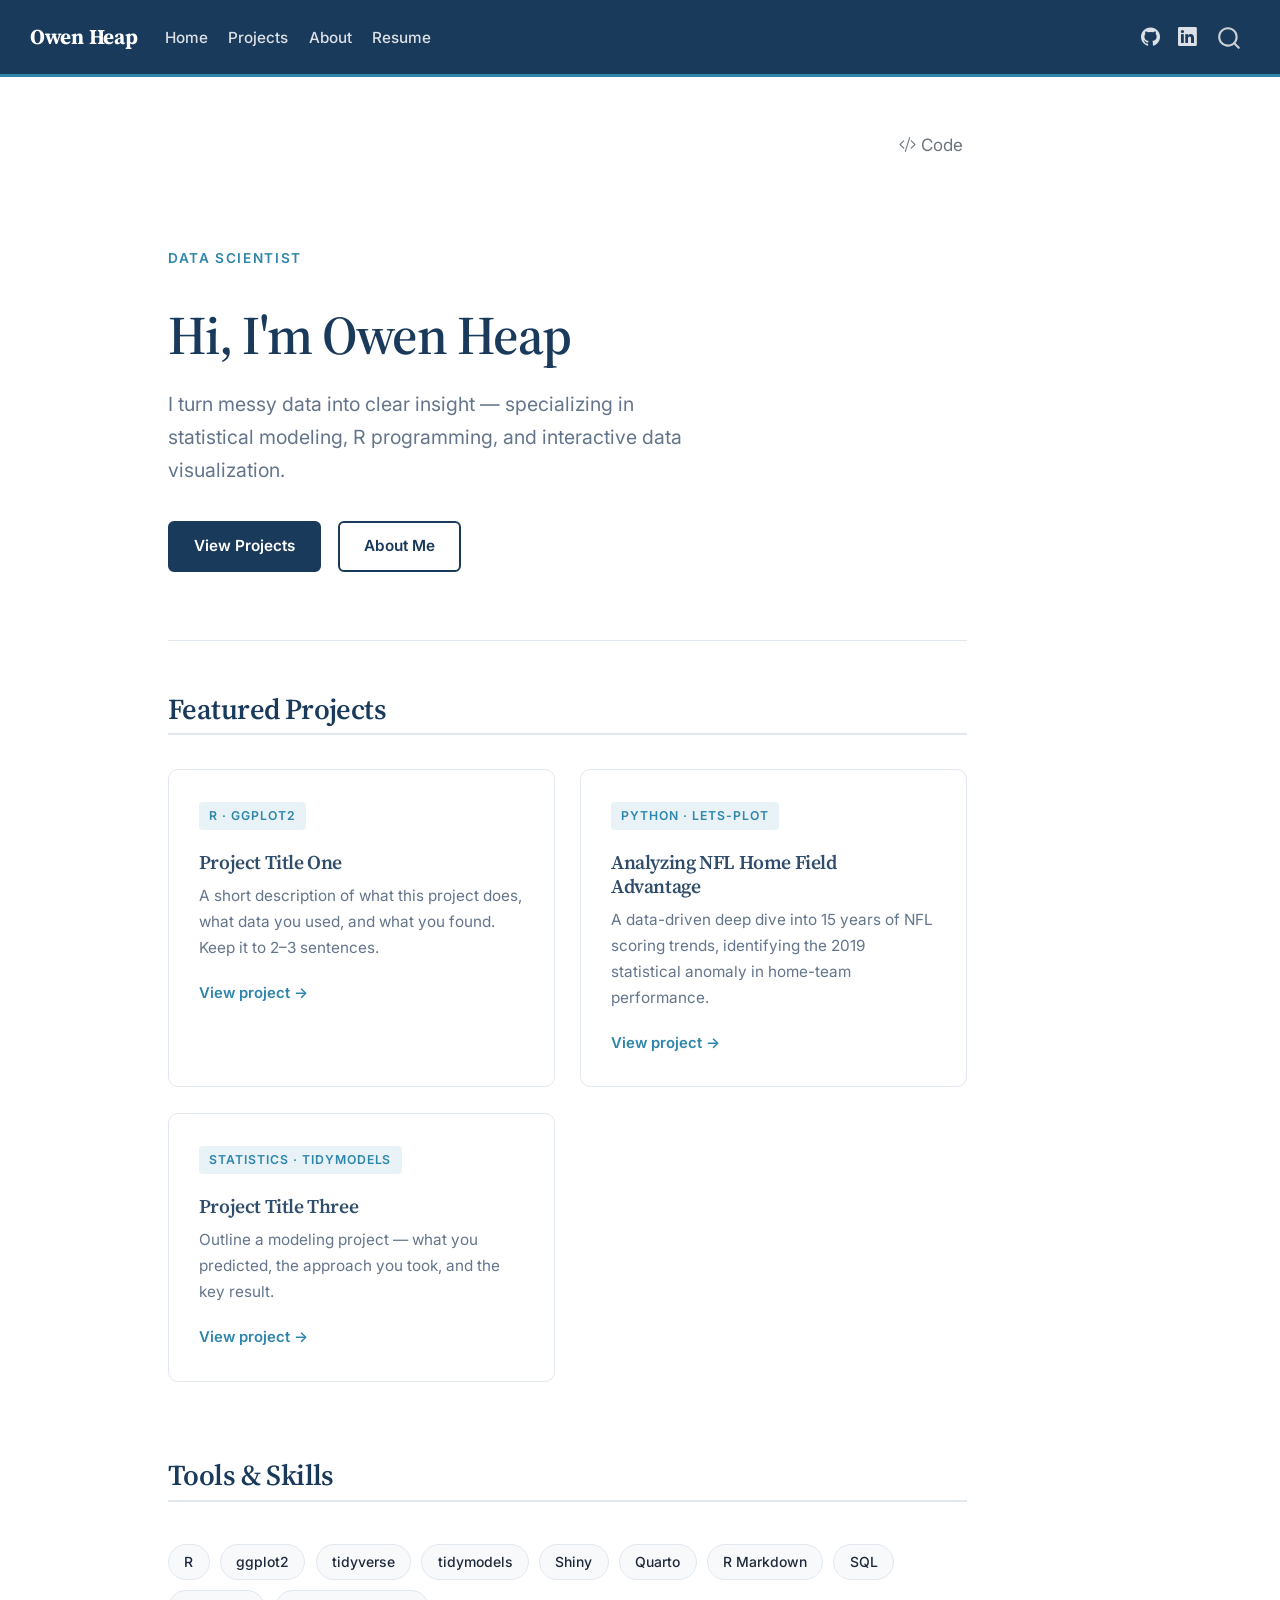
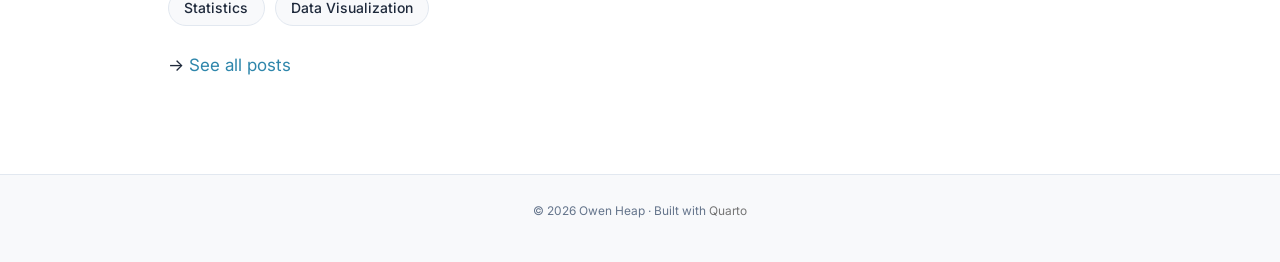
==== index.html @ 71d5734d "Built site for gh-pages" ====
<!DOCTYPE html>
<html xmlns="http://www.w3.org/1999/xhtml" lang="en" xml:lang="en"><head>

<meta charset="utf-8">
<meta name="generator" content="quarto-1.9.37">

<meta name="viewport" content="width=device-width, initial-scale=1.0, user-scalable=yes">


<title>Owen Heap</title>
<style>
/* Default styles provided by pandoc.
** See https://pandoc.org/MANUAL.html#variables-for-html for config info.
*/
code{white-space: pre-wrap;}
span.smallcaps{font-variant: small-caps;}
div.columns{display: flex; gap: min(4vw, 1.5em);}
div.column{flex: auto; overflow-x: auto;}
div.hanging-indent{margin-left: 1.5em; text-indent: -1.5em;}
ul.task-list{list-style: none;}
ul.task-list li input[type="checkbox"] {
  width: 0.8em;
  margin: 0 0.8em 0.2em -1em; /* quarto-specific, see https://github.com/quarto-dev/quarto-cli/issues/4556 */ 
  vertical-align: middle;
}
/* CSS for syntax highlighting */
html { -webkit-text-size-adjust: 100%; }
pre > code.sourceCode { white-space: pre; position: relative; }
pre > code.sourceCode > span { display: inline-block; line-height: 1.25; }
pre > code.sourceCode > span:empty { height: 1.2em; }
.sourceCode { overflow: visible; }
code.sourceCode > span { color: inherit; text-decoration: inherit; }
div.sourceCode { margin: 1em 0; }
pre.sourceCode { margin: 0; }
@media screen {
div.sourceCode { overflow: auto; }
}
@media print {
pre > code.sourceCode { white-space: pre-wrap; }
pre > code.sourceCode > span { text-indent: -5em; padding-left: 5em; }
}
pre.numberSource code
  { counter-reset: source-line 0; }
pre.numberSource code > span
  { position: relative; left: -4em; counter-increment: source-line; }
pre.numberSource code > span > a:first-child::before
  { content: counter(source-line);
    position: relative; left: -1em; text-align: right; vertical-align: baseline;
    border: none; display: inline-block;
    -webkit-touch-callout: none; -webkit-user-select: none;
    -khtml-user-select: none; -moz-user-select: none;
    -ms-user-select: none; user-select: none;
    padding: 0 4px; width: 4em;
  }
pre.numberSource { margin-left: 3em;  padding-left: 4px; }
div.sourceCode
  {   }
@media screen {
pre > code.sourceCode > span > a:first-child::before { text-decoration: underline; }
}
</style>


<script src="site_libs/quarto-nav/quarto-nav.js"></script>
<script src="site_libs/quarto-nav/headroom.min.js"></script>
<script src="site_libs/clipboard/clipboard.min.js"></script>
<script src="site_libs/quarto-search/autocomplete.umd.js"></script>
<script src="site_libs/quarto-search/fuse.min.js"></script>
<script src="site_libs/quarto-search/quarto-search.js"></script>
<meta name="quarto:offset" content="./">
<link href="./assets/img/favicon.ico" rel="icon">
<script src="site_libs/quarto-html/quarto.js" type="module"></script>
<script src="site_libs/quarto-html/tabsets/tabsets.js" type="module"></script>
<script src="site_libs/quarto-html/popper.min.js"></script>
<script src="site_libs/quarto-html/tippy.umd.min.js"></script>
<script src="site_libs/quarto-html/anchor.min.js"></script>
<link href="site_libs/quarto-html/tippy.css" rel="stylesheet">
<link href="site_libs/quarto-html/quarto-syntax-highlighting-acf12a64177840b8d86f2d4f01b2e9fb.css" rel="stylesheet" id="quarto-text-highlighting-styles">
<script src="site_libs/bootstrap/bootstrap.min.js"></script>
<link href="site_libs/bootstrap/bootstrap-icons.css" rel="stylesheet">
<link href="site_libs/bootstrap/bootstrap-4afbf4c4b53f03c866f6fa8263c769bc.min.css" rel="stylesheet" append-hash="true" id="quarto-bootstrap" data-mode="light">
<script id="quarto-search-options" type="application/json">{
  "location": "navbar",
  "copy-button": false,
  "collapse-after": 3,
  "panel-placement": "end",
  "type": "overlay",
  "limit": 50,
  "keyboard-shortcut": [
    "f",
    "/",
    "s"
  ],
  "show-item-context": false,
  "language": {
    "search-no-results-text": "No results",
    "search-matching-documents-text": "matching documents",
    "search-copy-link-title": "Copy link to search",
    "search-hide-matches-text": "Hide additional matches",
    "search-more-match-text": "more match in this document",
    "search-more-matches-text": "more matches in this document",
    "search-clear-button-title": "Clear",
    "search-text-placeholder": "",
    "search-detached-cancel-button-title": "Cancel",
    "search-submit-button-title": "Submit",
    "search-label": "Search"
  }
}</script>


<link rel="stylesheet" href="custom.scss">
</head>

<body class="nav-fixed quarto-light">

<div id="quarto-search-results"></div>
  <header id="quarto-header" class="headroom fixed-top">
    <nav class="navbar navbar-expand-lg " data-bs-theme="dark">
      <div class="navbar-container container-fluid">
      <div class="navbar-brand-container mx-auto">
    <a class="navbar-brand" href="./index.html">
    <span class="navbar-title">Owen Heap</span>
    </a>
  </div>
            <div id="quarto-search" class="" title="Search"></div>
          <button class="navbar-toggler" type="button" data-bs-toggle="collapse" data-bs-target="#navbarCollapse" aria-controls="navbarCollapse" role="menu" aria-expanded="false" aria-label="Toggle navigation" onclick="if (window.quartoToggleHeadroom) { window.quartoToggleHeadroom(); }">
  <span class="navbar-toggler-icon"></span>
</button>
          <div class="collapse navbar-collapse" id="navbarCollapse">
            <ul class="navbar-nav navbar-nav-scroll me-auto">
  <li class="nav-item">
    <a class="nav-link active" href="./index.html" aria-current="page"> 
<span class="menu-text">Home</span></a>
  </li>  
  <li class="nav-item">
    <a class="nav-link" href="./projects.html"> 
<span class="menu-text">Projects</span></a>
  </li>  
  <li class="nav-item">
    <a class="nav-link" href="./about.html"> 
<span class="menu-text">About</span></a>
  </li>  
  <li class="nav-item">
    <a class="nav-link" href="./resume.html"> 
<span class="menu-text">Resume</span></a>
  </li>  
</ul>
            <ul class="navbar-nav navbar-nav-scroll ms-auto">
  <li class="nav-item compact">
    <a class="nav-link" href="https://github.com/ooheap"> <i class="bi bi-github" role="img" aria-label="GitHub">
</i> 
<span class="menu-text"></span></a>
  </li>  
  <li class="nav-item compact">
    <a class="nav-link" href="https://www.linkedin.com/in/owen-heap/"> <i class="bi bi-linkedin" role="img" aria-label="LinkedIn">
</i> 
<span class="menu-text"></span></a>
  </li>  
</ul>
          </div> <!-- /navcollapse -->
            <div class="quarto-navbar-tools">
</div>
      </div> <!-- /container-fluid -->
    </nav>
</header>
<!-- content -->
<div id="quarto-content" class="quarto-container page-columns page-rows-contents page-layout-full page-navbar">
<!-- sidebar -->
<!-- margin-sidebar -->
    
<!-- main -->
<main class="content page-columns page-full column-body" id="quarto-document-content"><header id="title-block-header" class="quarto-title-block"><h1 class="title display-7"></h1></header><div class="quarto-title-block"><div class="quarto-title-tools-only"><button type="button" class="btn code-tools-button" id="quarto-code-tools-source"><i class="bi"></i> Code</button></div></div>




<div class="hero">
  <div class="hero-eyebrow">Data Scientist</div>
  <h1>Hi, I'm Owen Heap</h1>
  <p class="hero-subtitle">
    I turn messy data into clear insight — specializing in statistical modeling,
    R programming, and interactive data visualization.
  </p>
  <div class="hero-btns">
    <a href="./projects.html" class="btn-primary">View Projects</a>
    <a href="./about.html" class="btn-outline">About Me</a>
  </div>
</div>
<section id="featured-projects" class="level2">
<h2 class="anchored" data-anchor-id="featured-projects">Featured Projects</h2>
<div class="card-grid">

  <div class="proj-card">
    <span class="proj-tag">R · ggplot2</span>
    <h3 class="anchored">Project Title One</h3>
    <p>A short description of what this project does, what data you used, and what you found. Keep it to 2–3 sentences.</p>
    <a href="./projects.html">View project →</a>
  </div>

<div class="proj-card">
    <span class="proj-tag">Python · Lets-Plot</span>
    <h3 class="anchored">Analyzing NFL Home Field Advantage</h3>
    <p>A data-driven deep dive into 15 years of NFL scoring trends, identifying the 2019 statistical anomaly in home-team performance.</p>
    <a href="posts/Home_Field_Advantage.html">View project →</a>
</div>

  <div class="proj-card">
    <span class="proj-tag">Statistics · tidymodels</span>
    <h3 class="anchored">Project Title Three</h3>
    <p>Outline a modeling project — what you predicted, the approach you took, and the key result.</p>
    <a href="./projects.html">View project →</a>
  </div>

</div>
</section>
<section id="tools-skills" class="level2 page-columns page-full">
<h2 class="anchored" data-anchor-id="tools-skills">Tools &amp; Skills</h2>
<div class="skills-strip">
  <span class="skill-pill">R</span>
  <span class="skill-pill">ggplot2</span>
  <span class="skill-pill">tidyverse</span>
  <span class="skill-pill">tidymodels</span>
  <span class="skill-pill">Shiny</span>
  <span class="skill-pill">Quarto</span>
  <span class="skill-pill">R Markdown</span>
  <span class="skill-pill">SQL</span>
  <span class="skill-pill">Statistics</span>
  <span class="skill-pill">Data Visualization</span>
</div>
<div class="column-page">

</div>
<p>→ <a href="./posts/index.html">See all posts</a></p>


<!-- -->

</section>

</main> <!-- /main -->
<script id="quarto-html-after-body" type="application/javascript">
  window.document.addEventListener("DOMContentLoaded", function (event) {
    const icon = "";
    const anchorJS = new window.AnchorJS();
    anchorJS.options = {
      placement: 'right',
      icon: icon
    };
    anchorJS.add('.anchored');
    const isCodeAnnotation = (el) => {
      for (const clz of el.classList) {
        if (clz.startsWith('code-annotation-')) {                     
          return true;
        }
      }
      return false;
    }
    const onCopySuccess = function(e) {
      // button target
      const button = e.trigger;
      // don't keep focus
      button.blur();
      // flash "checked"
      button.classList.add('code-copy-button-checked');
      var currentTitle = button.getAttribute("title");
      button.setAttribute("title", "Copied!");
      let tooltip;
      if (window.bootstrap) {
        button.setAttribute("data-bs-toggle", "tooltip");
        button.setAttribute("data-bs-placement", "left");
        button.setAttribute("data-bs-title", "Copied!");
        tooltip = new bootstrap.Tooltip(button, 
          { trigger: "manual", 
            customClass: "code-copy-button-tooltip",
            offset: [0, -8]});
        tooltip.show();    
      }
      setTimeout(function() {
        if (tooltip) {
          tooltip.hide();
          button.removeAttribute("data-bs-title");
          button.removeAttribute("data-bs-toggle");
          button.removeAttribute("data-bs-placement");
        }
        button.setAttribute("title", currentTitle);
        button.classList.remove('code-copy-button-checked');
      }, 1000);
      // clear code selection
      e.clearSelection();
    }
    const getTextToCopy = function(trigger) {
      const outerScaffold = trigger.parentElement.cloneNode(true);
      const codeEl = outerScaffold.querySelector('code');
      for (const childEl of codeEl.children) {
        if (isCodeAnnotation(childEl)) {
          childEl.remove();
        }
      }
      return codeEl.innerText;
    }
    const clipboard = new window.ClipboardJS('.code-copy-button:not([data-in-quarto-modal])', {
      text: getTextToCopy
    });
    clipboard.on('success', onCopySuccess);
    if (window.document.getElementById('quarto-embedded-source-code-modal')) {
      const clipboardModal = new window.ClipboardJS('.code-copy-button[data-in-quarto-modal]', {
        text: getTextToCopy,
        container: window.document.getElementById('quarto-embedded-source-code-modal')
      });
      clipboardModal.on('success', onCopySuccess);
    }
    const viewSource = window.document.getElementById('quarto-view-source') ||
                       window.document.getElementById('quarto-code-tools-source');
    if (viewSource) {
      const sourceUrl = viewSource.getAttribute("data-quarto-source-url");
      viewSource.addEventListener("click", function(e) {
        if (sourceUrl) {
          // rstudio viewer pane
          if (/\bcapabilities=\b/.test(window.location)) {
            window.open(sourceUrl);
          } else {
            window.location.href = sourceUrl;
          }
        } else {
          const modal = new bootstrap.Modal(document.getElementById('quarto-embedded-source-code-modal'));
          modal.show();
        }
        return false;
      });
    }
    function toggleCodeHandler(show) {
      return function(e) {
        const detailsSrc = window.document.querySelectorAll(".cell > details > .sourceCode");
        for (let i=0; i<detailsSrc.length; i++) {
          const details = detailsSrc[i].parentElement;
          if (show) {
            details.open = true;
          } else {
            details.removeAttribute("open");
          }
        }
        const cellCodeDivs = window.document.querySelectorAll(".cell > .sourceCode");
        const fromCls = show ? "hidden" : "unhidden";
        const toCls = show ? "unhidden" : "hidden";
        for (let i=0; i<cellCodeDivs.length; i++) {
          const codeDiv = cellCodeDivs[i];
          if (codeDiv.classList.contains(fromCls)) {
            codeDiv.classList.remove(fromCls);
            codeDiv.classList.add(toCls);
          } 
        }
        return false;
      }
    }
    const hideAllCode = window.document.getElementById("quarto-hide-all-code");
    if (hideAllCode) {
      hideAllCode.addEventListener("click", toggleCodeHandler(false));
    }
    const showAllCode = window.document.getElementById("quarto-show-all-code");
    if (showAllCode) {
      showAllCode.addEventListener("click", toggleCodeHandler(true));
    }
      var localhostRegex = new RegExp(/^(?:http|https):\/\/localhost\:?[0-9]*\//);
      var mailtoRegex = new RegExp(/^mailto:/);
        var filterRegex = new RegExp("https:\/\/ooheap\.github\.io\/owen-heap-portfolio\/");
      var isInternal = (href) => {
          return filterRegex.test(href) || localhostRegex.test(href) || mailtoRegex.test(href);
      }
      // Inspect non-navigation links and adorn them if external
     var links = window.document.querySelectorAll('a[href]:not(.nav-link):not(.navbar-brand):not(.toc-action):not(.sidebar-link):not(.sidebar-item-toggle):not(.pagination-link):not(.no-external):not([aria-hidden]):not(.dropdown-item):not(.quarto-navigation-tool):not(.about-link)');
      for (var i=0; i<links.length; i++) {
        const link = links[i];
        if (!isInternal(link.href)) {
          // undo the damage that might have been done by quarto-nav.js in the case of
          // links that we want to consider external
          if (link.dataset.originalHref !== undefined) {
            link.href = link.dataset.originalHref;
          }
        }
      }
    function tippyHover(el, contentFn, onTriggerFn, onUntriggerFn) {
      const config = {
        allowHTML: true,
        maxWidth: 500,
        delay: 100,
        arrow: false,
        appendTo: function(el) {
            return el.parentElement;
        },
        interactive: true,
        interactiveBorder: 10,
        theme: 'quarto',
        placement: 'bottom-start',
      };
      if (contentFn) {
        config.content = contentFn;
      }
      if (onTriggerFn) {
        config.onTrigger = onTriggerFn;
      }
      if (onUntriggerFn) {
        config.onUntrigger = onUntriggerFn;
      }
      window.tippy(el, config); 
    }
    const noterefs = window.document.querySelectorAll('a[role="doc-noteref"]');
    for (var i=0; i<noterefs.length; i++) {
      const ref = noterefs[i];
      tippyHover(ref, function() {
        // use id or data attribute instead here
        let href = ref.getAttribute('data-footnote-href') || ref.getAttribute('href');
        try { href = new URL(href).hash; } catch {}
        const id = href.replace(/^#\/?/, "");
        const note = window.document.getElementById(id);
        if (note) {
          return note.innerHTML;
        } else {
          return "";
        }
      });
    }
    const xrefs = window.document.querySelectorAll('a.quarto-xref');
    const processXRef = (id, note) => {
      // Strip column container classes
      const stripColumnClz = (el) => {
        el.classList.remove("page-full", "page-columns");
        if (el.children) {
          for (const child of el.children) {
            stripColumnClz(child);
          }
        }
      }
      stripColumnClz(note)
      if (id === null || id.startsWith('sec-')) {
        // Special case sections, only their first couple elements
        const container = document.createElement("div");
        if (note.children && note.children.length > 2) {
          container.appendChild(note.children[0].cloneNode(true));
          for (let i = 1; i < note.children.length; i++) {
            const child = note.children[i];
            if (child.tagName === "P" && child.innerText === "") {
              continue;
            } else {
              container.appendChild(child.cloneNode(true));
              break;
            }
          }
          if (window.Quarto?.typesetMath) {
            window.Quarto.typesetMath(container);
          }
          return container.innerHTML
        } else {
          if (window.Quarto?.typesetMath) {
            window.Quarto.typesetMath(note);
          }
          return note.innerHTML;
        }
      } else {
        // Remove any anchor links if they are present
        const anchorLink = note.querySelector('a.anchorjs-link');
        if (anchorLink) {
          anchorLink.remove();
        }
        if (window.Quarto?.typesetMath) {
          window.Quarto.typesetMath(note);
        }
        if (note.classList.contains("callout")) {
          return note.outerHTML;
        } else {
          return note.innerHTML;
        }
      }
    }
    for (var i=0; i<xrefs.length; i++) {
      const xref = xrefs[i];
      tippyHover(xref, undefined, function(instance) {
        instance.disable();
        let url = xref.getAttribute('href');
        let hash = undefined; 
        if (url.startsWith('#')) {
          hash = url;
        } else {
          try { hash = new URL(url).hash; } catch {}
        }
        if (hash) {
          const id = hash.replace(/^#\/?/, "");
          const note = window.document.getElementById(id);
          if (note !== null) {
            try {
              const html = processXRef(id, note.cloneNode(true));
              instance.setContent(html);
            } finally {
              instance.enable();
              instance.show();
            }
          } else {
            // See if we can fetch this
            fetch(url.split('#')[0])
            .then(res => res.text())
            .then(html => {
              const parser = new DOMParser();
              const htmlDoc = parser.parseFromString(html, "text/html");
              const note = htmlDoc.getElementById(id);
              if (note !== null) {
                const html = processXRef(id, note);
                instance.setContent(html);
              } 
            }).finally(() => {
              instance.enable();
              instance.show();
            });
          }
        } else {
          // See if we can fetch a full url (with no hash to target)
          // This is a special case and we should probably do some content thinning / targeting
          fetch(url)
          .then(res => res.text())
          .then(html => {
            const parser = new DOMParser();
            const htmlDoc = parser.parseFromString(html, "text/html");
            const note = htmlDoc.querySelector('main.content');
            if (note !== null) {
              // This should only happen for chapter cross references
              // (since there is no id in the URL)
              // remove the first header
              if (note.children.length > 0 && note.children[0].tagName === "HEADER") {
                note.children[0].remove();
              }
              const html = processXRef(null, note);
              instance.setContent(html);
            } 
          }).finally(() => {
            instance.enable();
            instance.show();
          });
        }
      }, function(instance) {
      });
    }
        let selectedAnnoteEl;
        const selectorForAnnotation = ( cell, annotation) => {
          let cellAttr = 'data-code-cell="' + cell + '"';
          let lineAttr = 'data-code-annotation="' +  annotation + '"';
          const selector = 'span[' + cellAttr + '][' + lineAttr + ']';
          return selector;
        }
        const selectCodeLines = (annoteEl) => {
          const doc = window.document;
          const targetCell = annoteEl.getAttribute("data-target-cell");
          const targetAnnotation = annoteEl.getAttribute("data-target-annotation");
          const annoteSpan = window.document.querySelector(selectorForAnnotation(targetCell, targetAnnotation));
          const lines = annoteSpan.getAttribute("data-code-lines").split(",");
          const lineIds = lines.map((line) => {
            return targetCell + "-" + line;
          })
          let top = null;
          let height = null;
          let parent = null;
          if (lineIds.length > 0) {
              //compute the position of the single el (top and bottom and make a div)
              const el = window.document.getElementById(lineIds[0]);
              top = el.offsetTop;
              height = el.offsetHeight;
              parent = el.parentElement.parentElement;
            if (lineIds.length > 1) {
              const lastEl = window.document.getElementById(lineIds[lineIds.length - 1]);
              const bottom = lastEl.offsetTop + lastEl.offsetHeight;
              height = bottom - top;
            }
            if (top !== null && height !== null && parent !== null) {
              // cook up a div (if necessary) and position it 
              let div = window.document.getElementById("code-annotation-line-highlight");
              if (div === null) {
                div = window.document.createElement("div");
                div.setAttribute("id", "code-annotation-line-highlight");
                div.style.position = 'absolute';
                parent.appendChild(div);
              }
              div.style.top = top - 2 + "px";
              div.style.height = height + 4 + "px";
              div.style.left = 0;
              let gutterDiv = window.document.getElementById("code-annotation-line-highlight-gutter");
              if (gutterDiv === null) {
                gutterDiv = window.document.createElement("div");
                gutterDiv.setAttribute("id", "code-annotation-line-highlight-gutter");
                gutterDiv.style.position = 'absolute';
                const codeCell = window.document.getElementById(targetCell);
                const gutter = codeCell.querySelector('.code-annotation-gutter');
                gutter.appendChild(gutterDiv);
              }
              gutterDiv.style.top = top - 2 + "px";
              gutterDiv.style.height = height + 4 + "px";
            }
            selectedAnnoteEl = annoteEl;
          }
        };
        const unselectCodeLines = () => {
          const elementsIds = ["code-annotation-line-highlight", "code-annotation-line-highlight-gutter"];
          elementsIds.forEach((elId) => {
            const div = window.document.getElementById(elId);
            if (div) {
              div.remove();
            }
          });
          selectedAnnoteEl = undefined;
        };
          // Handle positioning of the toggle
      window.addEventListener(
        "resize",
        throttle(() => {
          elRect = undefined;
          if (selectedAnnoteEl) {
            selectCodeLines(selectedAnnoteEl);
          }
        }, 10)
      );
      function throttle(fn, ms) {
      let throttle = false;
      let timer;
        return (...args) => {
          if(!throttle) { // first call gets through
              fn.apply(this, args);
              throttle = true;
          } else { // all the others get throttled
              if(timer) clearTimeout(timer); // cancel #2
              timer = setTimeout(() => {
                fn.apply(this, args);
                timer = throttle = false;
              }, ms);
          }
        };
      }
        // Attach click handler to the DT
        const annoteDls = window.document.querySelectorAll('dt[data-target-cell]');
        for (const annoteDlNode of annoteDls) {
          annoteDlNode.addEventListener('click', (event) => {
            const clickedEl = event.target;
            if (clickedEl !== selectedAnnoteEl) {
              unselectCodeLines();
              const activeEl = window.document.querySelector('dt[data-target-cell].code-annotation-active');
              if (activeEl) {
                activeEl.classList.remove('code-annotation-active');
              }
              selectCodeLines(clickedEl);
              clickedEl.classList.add('code-annotation-active');
            } else {
              // Unselect the line
              unselectCodeLines();
              clickedEl.classList.remove('code-annotation-active');
            }
          });
        }
    const findCites = (el) => {
      const parentEl = el.parentElement;
      if (parentEl) {
        const cites = parentEl.dataset.cites;
        if (cites) {
          return {
            el,
            cites: cites.split(' ')
          };
        } else {
          return findCites(el.parentElement)
        }
      } else {
        return undefined;
      }
    };
    var bibliorefs = window.document.querySelectorAll('a[role="doc-biblioref"]');
    for (var i=0; i<bibliorefs.length; i++) {
      const ref = bibliorefs[i];
      const citeInfo = findCites(ref);
      if (citeInfo) {
        tippyHover(citeInfo.el, function() {
          var popup = window.document.createElement('div');
          citeInfo.cites.forEach(function(cite) {
            var citeDiv = window.document.createElement('div');
            citeDiv.classList.add('hanging-indent');
            citeDiv.classList.add('csl-entry');
            var biblioDiv = window.document.getElementById('ref-' + cite);
            if (biblioDiv) {
              citeDiv.innerHTML = biblioDiv.innerHTML;
            }
            popup.appendChild(citeDiv);
          });
          return popup.innerHTML;
        });
      }
    }
  });
  </script><div class="modal fade" id="quarto-embedded-source-code-modal" tabindex="-1" aria-labelledby="quarto-embedded-source-code-modal-label" aria-hidden="true"><div class="modal-dialog modal-dialog-scrollable"><div class="modal-content"><div class="modal-header"><h5 class="modal-title" id="quarto-embedded-source-code-modal-label">Source Code</h5><button class="btn-close" data-bs-dismiss="modal"></button></div><div class="modal-body"><div class="">
<div class="code-copy-outer-scaffold"><div class="sourceCode" id="cb1" data-shortcodes="false"><pre class="sourceCode markdown code-with-copy"><code class="sourceCode markdown"><span id="cb1-1"><a href="#cb1-1" aria-hidden="true" tabindex="-1"></a><span class="co">---</span></span>
<span id="cb1-2"><a href="#cb1-2" aria-hidden="true" tabindex="-1"></a><span class="an">title:</span><span class="co"> ""</span></span>
<span id="cb1-3"><a href="#cb1-3" aria-hidden="true" tabindex="-1"></a><span class="an">page-layout:</span><span class="co"> full</span></span>
<span id="cb1-4"><a href="#cb1-4" aria-hidden="true" tabindex="-1"></a><span class="an">toc:</span><span class="co"> false</span></span>
<span id="cb1-5"><a href="#cb1-5" aria-hidden="true" tabindex="-1"></a><span class="co">---</span></span>
<span id="cb1-6"><a href="#cb1-6" aria-hidden="true" tabindex="-1"></a></span>
<span id="cb1-7"><a href="#cb1-7" aria-hidden="true" tabindex="-1"></a><span class="in">```{=html}</span></span>
<span id="cb1-8"><a href="#cb1-8" aria-hidden="true" tabindex="-1"></a><span class="in">&lt;div class="hero"&gt;</span></span>
<span id="cb1-9"><a href="#cb1-9" aria-hidden="true" tabindex="-1"></a><span class="in">  &lt;div class="hero-eyebrow"&gt;Data Scientist&lt;/div&gt;</span></span>
<span id="cb1-10"><a href="#cb1-10" aria-hidden="true" tabindex="-1"></a><span class="in">  &lt;h1&gt;Hi, I'm Owen Heap&lt;/h1&gt;</span></span>
<span id="cb1-11"><a href="#cb1-11" aria-hidden="true" tabindex="-1"></a><span class="in">  &lt;p class="hero-subtitle"&gt;</span></span>
<span id="cb1-12"><a href="#cb1-12" aria-hidden="true" tabindex="-1"></a><span class="in">    I turn messy data into clear insight — specializing in statistical modeling,</span></span>
<span id="cb1-13"><a href="#cb1-13" aria-hidden="true" tabindex="-1"></a><span class="in">    R programming, and interactive data visualization.</span></span>
<span id="cb1-14"><a href="#cb1-14" aria-hidden="true" tabindex="-1"></a><span class="in">  &lt;/p&gt;</span></span>
<span id="cb1-15"><a href="#cb1-15" aria-hidden="true" tabindex="-1"></a><span class="in">  &lt;div class="hero-btns"&gt;</span></span>
<span id="cb1-16"><a href="#cb1-16" aria-hidden="true" tabindex="-1"></a><span class="in">    &lt;a href="projects.qmd" class="btn-primary"&gt;View Projects&lt;/a&gt;</span></span>
<span id="cb1-17"><a href="#cb1-17" aria-hidden="true" tabindex="-1"></a><span class="in">    &lt;a href="about.qmd" class="btn-outline"&gt;About Me&lt;/a&gt;</span></span>
<span id="cb1-18"><a href="#cb1-18" aria-hidden="true" tabindex="-1"></a><span class="in">  &lt;/div&gt;</span></span>
<span id="cb1-19"><a href="#cb1-19" aria-hidden="true" tabindex="-1"></a><span class="in">&lt;/div&gt;</span></span>
<span id="cb1-20"><a href="#cb1-20" aria-hidden="true" tabindex="-1"></a><span class="in">```</span></span>
<span id="cb1-21"><a href="#cb1-21" aria-hidden="true" tabindex="-1"></a></span>
<span id="cb1-22"><a href="#cb1-22" aria-hidden="true" tabindex="-1"></a><span class="fu">## Featured Projects</span></span>
<span id="cb1-23"><a href="#cb1-23" aria-hidden="true" tabindex="-1"></a></span>
<span id="cb1-24"><a href="#cb1-24" aria-hidden="true" tabindex="-1"></a><span class="in">```{=html}</span></span>
<span id="cb1-25"><a href="#cb1-25" aria-hidden="true" tabindex="-1"></a><span class="in">&lt;div class="card-grid"&gt;</span></span>
<span id="cb1-26"><a href="#cb1-26" aria-hidden="true" tabindex="-1"></a></span>
<span id="cb1-27"><a href="#cb1-27" aria-hidden="true" tabindex="-1"></a><span class="in">  &lt;div class="proj-card"&gt;</span></span>
<span id="cb1-28"><a href="#cb1-28" aria-hidden="true" tabindex="-1"></a><span class="in">    &lt;span class="proj-tag"&gt;R · ggplot2&lt;/span&gt;</span></span>
<span id="cb1-29"><a href="#cb1-29" aria-hidden="true" tabindex="-1"></a><span class="in">    &lt;h3&gt;Project Title One&lt;/h3&gt;</span></span>
<span id="cb1-30"><a href="#cb1-30" aria-hidden="true" tabindex="-1"></a><span class="in">    &lt;p&gt;A short description of what this project does, what data you used, and what you found. Keep it to 2–3 sentences.&lt;/p&gt;</span></span>
<span id="cb1-31"><a href="#cb1-31" aria-hidden="true" tabindex="-1"></a><span class="in">    &lt;a href="projects.qmd"&gt;View project →&lt;/a&gt;</span></span>
<span id="cb1-32"><a href="#cb1-32" aria-hidden="true" tabindex="-1"></a><span class="in">  &lt;/div&gt;</span></span>
<span id="cb1-33"><a href="#cb1-33" aria-hidden="true" tabindex="-1"></a></span>
<span id="cb1-34"><a href="#cb1-34" aria-hidden="true" tabindex="-1"></a><span class="in">&lt;div class="proj-card"&gt;</span></span>
<span id="cb1-35"><a href="#cb1-35" aria-hidden="true" tabindex="-1"></a><span class="in">    &lt;span class="proj-tag"&gt;Python · Lets-Plot&lt;/span&gt;</span></span>
<span id="cb1-36"><a href="#cb1-36" aria-hidden="true" tabindex="-1"></a><span class="in">    &lt;h3&gt;Analyzing NFL Home Field Advantage&lt;/h3&gt;</span></span>
<span id="cb1-37"><a href="#cb1-37" aria-hidden="true" tabindex="-1"></a><span class="in">    &lt;p&gt;A data-driven deep dive into 15 years of NFL scoring trends, identifying the 2019 statistical anomaly in home-team performance.&lt;/p&gt;</span></span>
<span id="cb1-38"><a href="#cb1-38" aria-hidden="true" tabindex="-1"></a><span class="in">    &lt;a href="posts/Home_Field_Advantage.html"&gt;View project →&lt;/a&gt;</span></span>
<span id="cb1-39"><a href="#cb1-39" aria-hidden="true" tabindex="-1"></a><span class="in">&lt;/div&gt;</span></span>
<span id="cb1-40"><a href="#cb1-40" aria-hidden="true" tabindex="-1"></a></span>
<span id="cb1-41"><a href="#cb1-41" aria-hidden="true" tabindex="-1"></a><span class="in">  &lt;div class="proj-card"&gt;</span></span>
<span id="cb1-42"><a href="#cb1-42" aria-hidden="true" tabindex="-1"></a><span class="in">    &lt;span class="proj-tag"&gt;Statistics · tidymodels&lt;/span&gt;</span></span>
<span id="cb1-43"><a href="#cb1-43" aria-hidden="true" tabindex="-1"></a><span class="in">    &lt;h3&gt;Project Title Three&lt;/h3&gt;</span></span>
<span id="cb1-44"><a href="#cb1-44" aria-hidden="true" tabindex="-1"></a><span class="in">    &lt;p&gt;Outline a modeling project — what you predicted, the approach you took, and the key result.&lt;/p&gt;</span></span>
<span id="cb1-45"><a href="#cb1-45" aria-hidden="true" tabindex="-1"></a><span class="in">    &lt;a href="projects.qmd"&gt;View project →&lt;/a&gt;</span></span>
<span id="cb1-46"><a href="#cb1-46" aria-hidden="true" tabindex="-1"></a><span class="in">  &lt;/div&gt;</span></span>
<span id="cb1-47"><a href="#cb1-47" aria-hidden="true" tabindex="-1"></a></span>
<span id="cb1-48"><a href="#cb1-48" aria-hidden="true" tabindex="-1"></a><span class="in">&lt;/div&gt;</span></span>
<span id="cb1-49"><a href="#cb1-49" aria-hidden="true" tabindex="-1"></a><span class="in">```</span></span>
<span id="cb1-50"><a href="#cb1-50" aria-hidden="true" tabindex="-1"></a></span>
<span id="cb1-51"><a href="#cb1-51" aria-hidden="true" tabindex="-1"></a><span class="fu">## Tools &amp; Skills</span></span>
<span id="cb1-52"><a href="#cb1-52" aria-hidden="true" tabindex="-1"></a></span>
<span id="cb1-53"><a href="#cb1-53" aria-hidden="true" tabindex="-1"></a><span class="in">```{=html}</span></span>
<span id="cb1-54"><a href="#cb1-54" aria-hidden="true" tabindex="-1"></a><span class="in">&lt;div class="skills-strip"&gt;</span></span>
<span id="cb1-55"><a href="#cb1-55" aria-hidden="true" tabindex="-1"></a><span class="in">  &lt;span class="skill-pill"&gt;R&lt;/span&gt;</span></span>
<span id="cb1-56"><a href="#cb1-56" aria-hidden="true" tabindex="-1"></a><span class="in">  &lt;span class="skill-pill"&gt;ggplot2&lt;/span&gt;</span></span>
<span id="cb1-57"><a href="#cb1-57" aria-hidden="true" tabindex="-1"></a><span class="in">  &lt;span class="skill-pill"&gt;tidyverse&lt;/span&gt;</span></span>
<span id="cb1-58"><a href="#cb1-58" aria-hidden="true" tabindex="-1"></a><span class="in">  &lt;span class="skill-pill"&gt;tidymodels&lt;/span&gt;</span></span>
<span id="cb1-59"><a href="#cb1-59" aria-hidden="true" tabindex="-1"></a><span class="in">  &lt;span class="skill-pill"&gt;Shiny&lt;/span&gt;</span></span>
<span id="cb1-60"><a href="#cb1-60" aria-hidden="true" tabindex="-1"></a><span class="in">  &lt;span class="skill-pill"&gt;Quarto&lt;/span&gt;</span></span>
<span id="cb1-61"><a href="#cb1-61" aria-hidden="true" tabindex="-1"></a><span class="in">  &lt;span class="skill-pill"&gt;R Markdown&lt;/span&gt;</span></span>
<span id="cb1-62"><a href="#cb1-62" aria-hidden="true" tabindex="-1"></a><span class="in">  &lt;span class="skill-pill"&gt;SQL&lt;/span&gt;</span></span>
<span id="cb1-63"><a href="#cb1-63" aria-hidden="true" tabindex="-1"></a><span class="in">  &lt;span class="skill-pill"&gt;Statistics&lt;/span&gt;</span></span>
<span id="cb1-64"><a href="#cb1-64" aria-hidden="true" tabindex="-1"></a><span class="in">  &lt;span class="skill-pill"&gt;Data Visualization&lt;/span&gt;</span></span>
<span id="cb1-65"><a href="#cb1-65" aria-hidden="true" tabindex="-1"></a><span class="in">&lt;/div&gt;</span></span>
<span id="cb1-66"><a href="#cb1-66" aria-hidden="true" tabindex="-1"></a><span class="in">```</span></span>
<span id="cb1-67"><a href="#cb1-67" aria-hidden="true" tabindex="-1"></a></span>
<span id="cb1-68"><a href="#cb1-68" aria-hidden="true" tabindex="-1"></a>::: {.column-page}</span>
<span id="cb1-71"><a href="#cb1-71" aria-hidden="true" tabindex="-1"></a><span class="in">```{r}</span></span>
<span id="cb1-72"><a href="#cb1-72" aria-hidden="true" tabindex="-1"></a><span class="co">#| echo: false</span></span>
<span id="cb1-73"><a href="#cb1-73" aria-hidden="true" tabindex="-1"></a><span class="co">#| message: false</span></span>
<span id="cb1-74"><a href="#cb1-74" aria-hidden="true" tabindex="-1"></a><span class="in">```</span></span>
<span id="cb1-75"><a href="#cb1-75" aria-hidden="true" tabindex="-1"></a>:::</span>
<span id="cb1-76"><a href="#cb1-76" aria-hidden="true" tabindex="-1"></a></span>
<span id="cb1-77"><a href="#cb1-77" aria-hidden="true" tabindex="-1"></a>→ <span class="co">[</span><span class="ot">See all posts</span><span class="co">](posts/index.qmd)</span></span>
</code></pre></div><button title="Copy to Clipboard" class="code-copy-button" data-in-quarto-modal=""><i class="bi"></i></button></div>
</div></div></div></div></div>
</div> <!-- /content -->
<footer class="footer">
  <div class="nav-footer">
    <div class="nav-footer-left">
      &nbsp;
    </div>   
    <div class="nav-footer-center">
<p>© 2026 Owen Heap · Built with <a href="https://quarto.org">Quarto</a></p>
</div>
    <div class="nav-footer-right">
      &nbsp;
    </div>
  </div>
</footer>




</body></html>
---- site_libs/quarto-html/tippy.css ----
.tippy-box[data-animation=fade][data-state=hidden]{opacity:0}[data-tippy-root]{max-width:calc(100vw - 10px)}.tippy-box{position:relative;background-color:#333;color:#fff;border-radius:4px;font-size:14px;line-height:1.4;white-space:normal;outline:0;transition-property:transform,visibility,opacity}.tippy-box[data-placement^=top]>.tippy-arrow{bottom:0}.tippy-box[data-placement^=top]>.tippy-arrow:before{bottom:-7px;left:0;border-width:8px 8px 0;border-top-color:initial;transform-origin:center top}.tippy-box[data-placement^=bottom]>.tippy-arrow{top:0}.tippy-box[data-placement^=bottom]>.tippy-arrow:before{top:-7px;left:0;border-width:0 8px 8px;border-bottom-color:initial;transform-origin:center bottom}.tippy-box[data-placement^=left]>.tippy-arrow{right:0}.tippy-box[data-placement^=left]>.tippy-arrow:before{border-width:8px 0 8px 8px;border-left-color:initial;right:-7px;transform-origin:center left}.tippy-box[data-placement^=right]>.tippy-arrow{left:0}.tippy-box[data-placement^=right]>.tippy-arrow:before{left:-7px;border-width:8px 8px 8px 0;border-right-color:initial;transform-origin:center right}.tippy-box[data-inertia][data-state=visible]{transition-timing-function:cubic-bezier(.54,1.5,.38,1.11)}.tippy-arrow{width:16px;height:16px;color:#333}.tippy-arrow:before{content:"";position:absolute;border-color:transparent;border-style:solid}.tippy-content{position:relative;padding:5px 9px;z-index:1}
---- site_libs/quarto-html/quarto-syntax-highlighting-acf12a64177840b8d86f2d4f01b2e9fb.css ----
/* quarto syntax highlight colors */
:root {
  --quarto-hl-al-color: #ff5555;
  --quarto-hl-an-color: #6a737d;
  --quarto-hl-at-color: #d73a49;
  --quarto-hl-bn-color: #005cc5;
  --quarto-hl-bu-color: #d73a49;
  --quarto-hl-ch-color: #032f62;
  --quarto-hl-co-color: #6a737d;
  --quarto-hl-cv-color: #6a737d;
  --quarto-hl-cn-color: #005cc5;
  --quarto-hl-cf-color: #d73a49;
  --quarto-hl-dt-color: #d73a49;
  --quarto-hl-dv-color: #005cc5;
  --quarto-hl-do-color: #6a737d;
  --quarto-hl-er-color: #ff5555;
  --quarto-hl-ex-color: #d73a49;
  --quarto-hl-fl-color: #005cc5;
  --quarto-hl-fu-color: #6f42c1;
  --quarto-hl-im-color: #032f62;
  --quarto-hl-in-color: #6a737d;
  --quarto-hl-kw-color: #d73a49;
  --quarto-hl-op-color: #24292e;
  --quarto-hl-pp-color: #d73a49;
  --quarto-hl-re-color: #6a737d;
  --quarto-hl-sc-color: #005cc5;
  --quarto-hl-ss-color: #032f62;
  --quarto-hl-st-color: #032f62;
  --quarto-hl-va-color: #e36209;
  --quarto-hl-vs-color: #032f62;
  --quarto-hl-wa-color: #ff5555;
}

/* other quarto variables */
:root {
  --quarto-font-monospace: SFMono-Regular, Menlo, Monaco, Consolas, "Liberation Mono", "Courier New", monospace;
}

/* syntax highlight based on Pandoc's rules */
pre > code.sourceCode > span {
  color: #24292e;
}

code.sourceCode > span {
  color: #24292e;
}

div.sourceCode,
div.sourceCode pre.sourceCode {
  color: #24292e;
}

/* Normal */
code span {
  color: #24292e;
}

/* Alert */
code span.al {
  font-weight: bold;
  color: #ff5555;
}

/* Annotation */
code span.an {
  color: #6a737d;
}

/* Attribute */
code span.at {
  color: #d73a49;
}

/* BaseN */
code span.bn {
  color: #005cc5;
}

/* BuiltIn */
code span.bu {
  color: #d73a49;
}

/* ControlFlow */
code span.cf {
  color: #d73a49;
}

/* Char */
code span.ch {
  color: #032f62;
}

/* Constant */
code span.cn {
  color: #005cc5;
}

/* Comment */
code span.co {
  color: #6a737d;
}

/* CommentVar */
code span.cv {
  color: #6a737d;
}

/* Documentation */
code span.do {
  color: #6a737d;
}

/* DataType */
code span.dt {
  color: #d73a49;
}

/* DecVal */
code span.dv {
  color: #005cc5;
}

/* Error */
code span.er {
  color: #ff5555;
  text-decoration: underline;
}

/* Extension */
code span.ex {
  font-weight: bold;
  color: #d73a49;
}

/* Float */
code span.fl {
  color: #005cc5;
}

/* Function */
code span.fu {
  color: #6f42c1;
}

/* Import */
code span.im {
  color: #032f62;
}

/* Information */
code span.in {
  color: #6a737d;
}

/* Keyword */
code span.kw {
  color: #d73a49;
}

/* Operator */
code span.op {
  color: #24292e;
}

/* Preprocessor */
code span.pp {
  color: #d73a49;
}

/* RegionMarker */
code span.re {
  color: #6a737d;
}

/* SpecialChar */
code span.sc {
  color: #005cc5;
}

/* SpecialString */
code span.ss {
  color: #032f62;
}

/* String */
code span.st {
  color: #032f62;
}

/* Variable */
code span.va {
  color: #e36209;
}

/* VerbatimString */
code span.vs {
  color: #032f62;
}

/* Warning */
code span.wa {
  color: #ff5555;
}

.prevent-inlining {
  content: "</";
}

/*# sourceMappingURL=e41d78b1f7017e44483b7fefd7a010af.css.map */
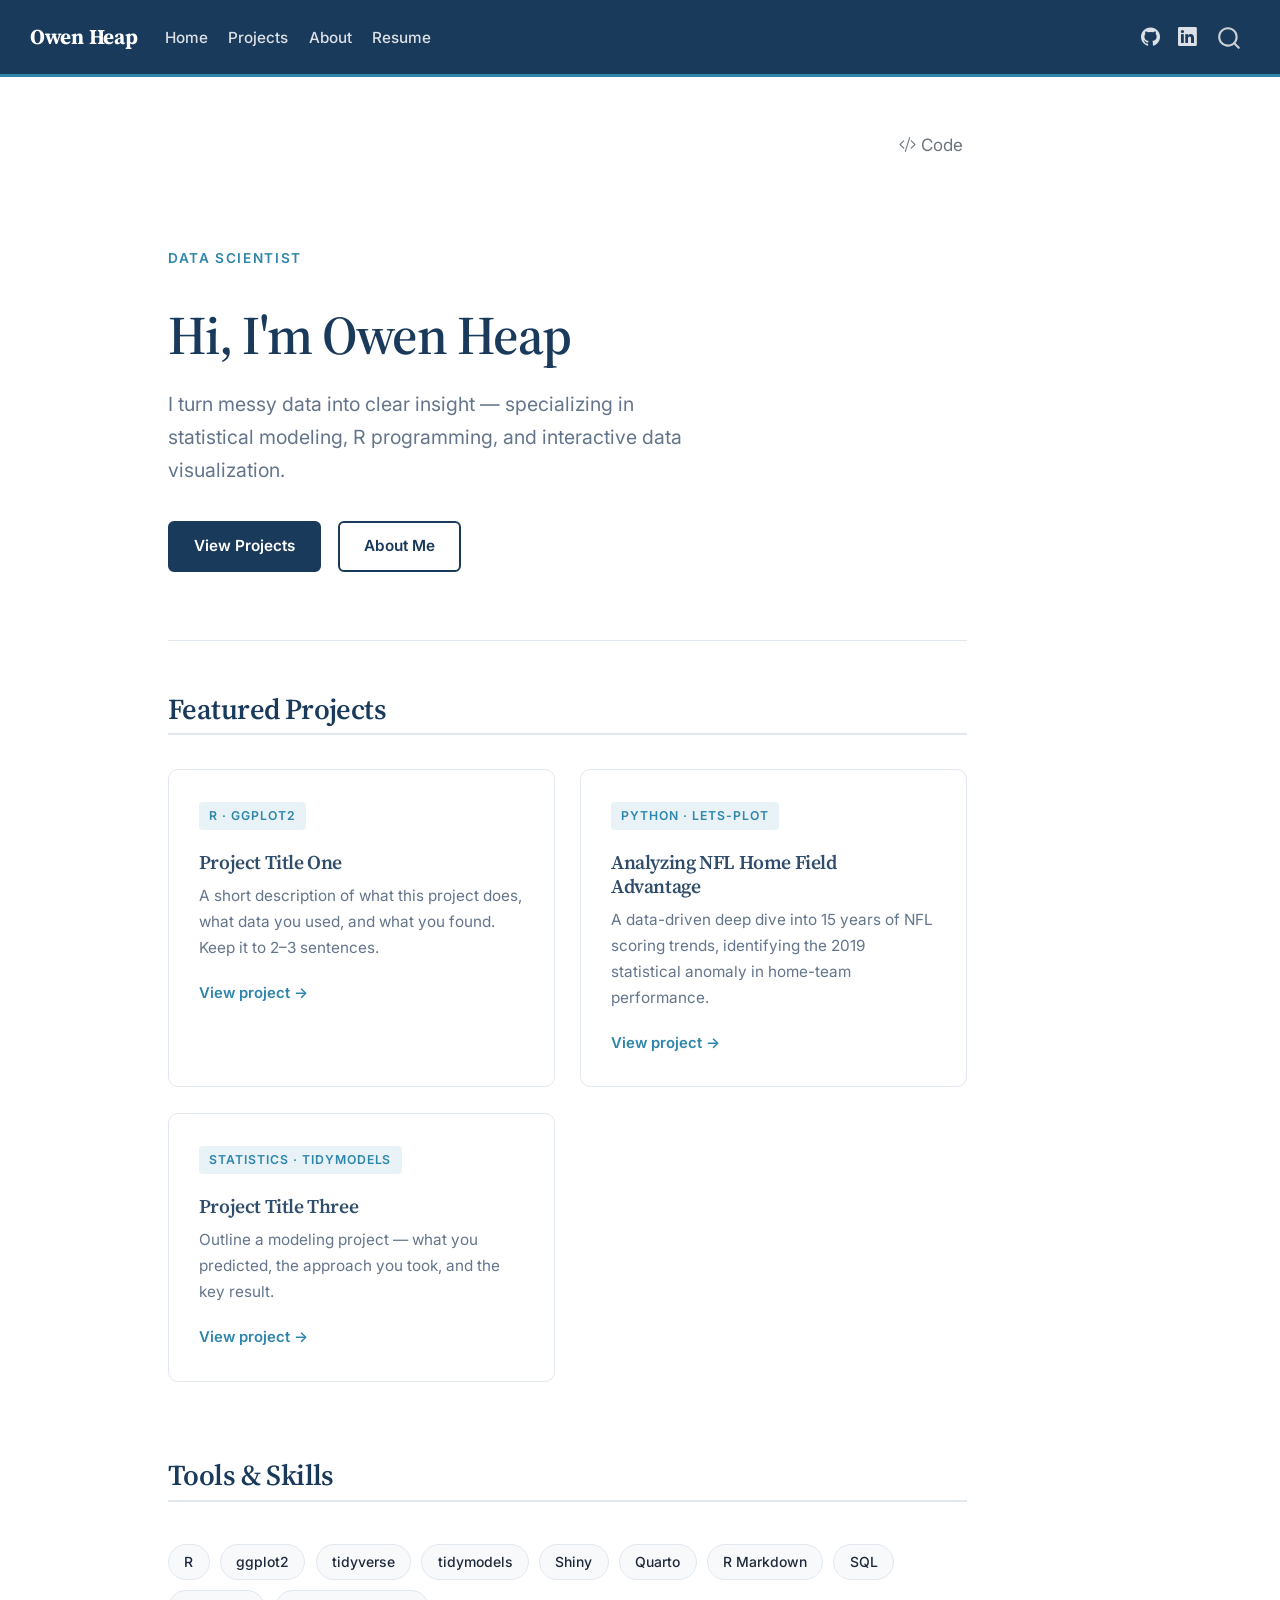
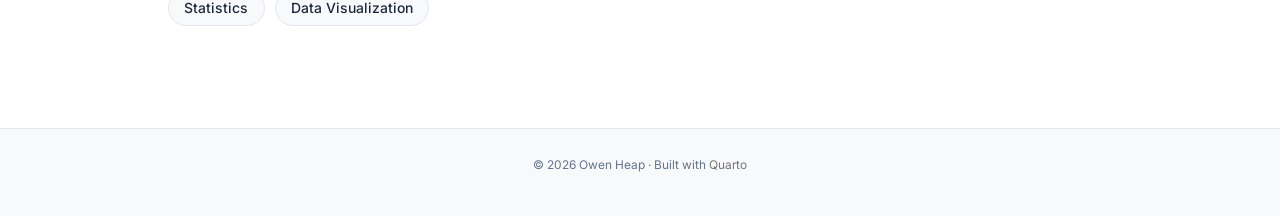
==== commit fcea130d: "Built site for gh-pages" ====
--- a/index.html
+++ b/index.html
@@ -230,7 +230,6 @@
 <div class="column-page">
 
 </div>
-<p>→ <a href="./posts/index.html">See all posts</a></p>
 
 
 <!-- -->
@@ -762,8 +761,6 @@
 <span id="cb1-73"><a href="#cb1-73" aria-hidden="true" tabindex="-1"></a><span class="co">#| message: false</span></span>
 <span id="cb1-74"><a href="#cb1-74" aria-hidden="true" tabindex="-1"></a><span class="in">```</span></span>
 <span id="cb1-75"><a href="#cb1-75" aria-hidden="true" tabindex="-1"></a>:::</span>
-<span id="cb1-76"><a href="#cb1-76" aria-hidden="true" tabindex="-1"></a></span>
-<span id="cb1-77"><a href="#cb1-77" aria-hidden="true" tabindex="-1"></a>→ <span class="co">[</span><span class="ot">See all posts</span><span class="co">](posts/index.qmd)</span></span>
 </code></pre></div><button title="Copy to Clipboard" class="code-copy-button" data-in-quarto-modal=""><i class="bi"></i></button></div>
 </div></div></div></div></div>
 </div> <!-- /content -->
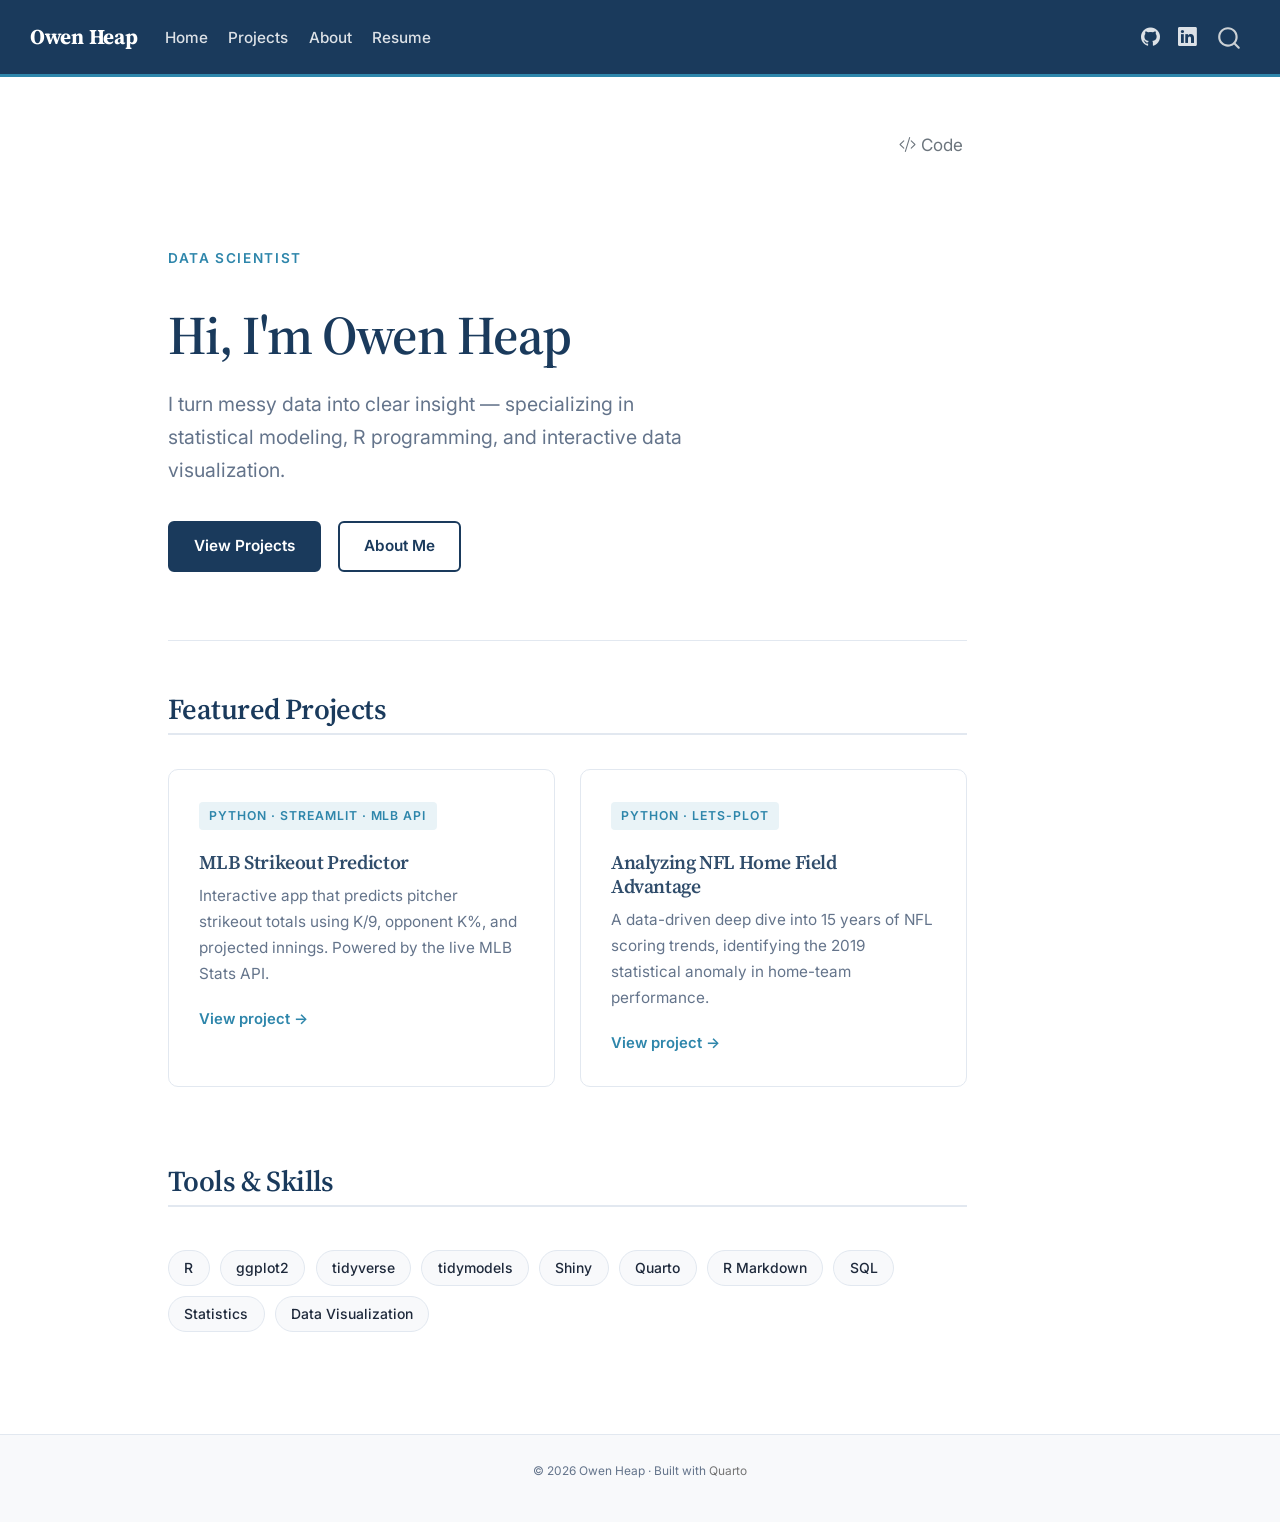
==== commit 03d77a5f: "Built site for gh-pages" ====
--- a/index.html
+++ b/index.html
@@ -191,10 +191,10 @@
 <div class="card-grid">
 
   <div class="proj-card">
-    <span class="proj-tag">R · ggplot2</span>
-    <h3 class="anchored">Project Title One</h3>
-    <p>A short description of what this project does, what data you used, and what you found. Keep it to 2–3 sentences.</p>
-    <a href="./projects.html">View project →</a>
+    <span class="proj-tag">Python · Streamlit · MLB API</span>
+    <h3 class="anchored">MLB Strikeout Predictor</h3>
+    <p>Interactive app that predicts pitcher strikeout totals using K/9, opponent K%, and projected innings. Powered by the live MLB Stats API.</p>
+    <a href="posts/mlb-strikeout-predictor.html">View project →</a>
   </div>
 
 <div class="proj-card">
@@ -204,12 +204,7 @@
     <a href="posts/Home_Field_Advantage.html">View project →</a>
 </div>
 
-  <div class="proj-card">
-    <span class="proj-tag">Statistics · tidymodels</span>
-    <h3 class="anchored">Project Title Three</h3>
-    <p>Outline a modeling project — what you predicted, the approach you took, and the key result.</p>
-    <a href="./projects.html">View project →</a>
-  </div>
+
 
 </div>
 </section>
@@ -715,10 +710,10 @@
 <span id="cb1-25"><a href="#cb1-25" aria-hidden="true" tabindex="-1"></a><span class="in">&lt;div class="card-grid"&gt;</span></span>
 <span id="cb1-26"><a href="#cb1-26" aria-hidden="true" tabindex="-1"></a></span>
 <span id="cb1-27"><a href="#cb1-27" aria-hidden="true" tabindex="-1"></a><span class="in">  &lt;div class="proj-card"&gt;</span></span>
-<span id="cb1-28"><a href="#cb1-28" aria-hidden="true" tabindex="-1"></a><span class="in">    &lt;span class="proj-tag"&gt;R · ggplot2&lt;/span&gt;</span></span>
-<span id="cb1-29"><a href="#cb1-29" aria-hidden="true" tabindex="-1"></a><span class="in">    &lt;h3&gt;Project Title One&lt;/h3&gt;</span></span>
-<span id="cb1-30"><a href="#cb1-30" aria-hidden="true" tabindex="-1"></a><span class="in">    &lt;p&gt;A short description of what this project does, what data you used, and what you found. Keep it to 2–3 sentences.&lt;/p&gt;</span></span>
-<span id="cb1-31"><a href="#cb1-31" aria-hidden="true" tabindex="-1"></a><span class="in">    &lt;a href="projects.qmd"&gt;View project →&lt;/a&gt;</span></span>
+<span id="cb1-28"><a href="#cb1-28" aria-hidden="true" tabindex="-1"></a><span class="in">    &lt;span class="proj-tag"&gt;Python · Streamlit · MLB API&lt;/span&gt;</span></span>
+<span id="cb1-29"><a href="#cb1-29" aria-hidden="true" tabindex="-1"></a><span class="in">    &lt;h3&gt;MLB Strikeout Predictor&lt;/h3&gt;</span></span>
+<span id="cb1-30"><a href="#cb1-30" aria-hidden="true" tabindex="-1"></a><span class="in">    &lt;p&gt;Interactive app that predicts pitcher strikeout totals using K/9, opponent K%, and projected innings. Powered by the live MLB Stats API.&lt;/p&gt;</span></span>
+<span id="cb1-31"><a href="#cb1-31" aria-hidden="true" tabindex="-1"></a><span class="in">    &lt;a href="posts/mlb-strikeout-predictor.html"&gt;View project →&lt;/a&gt;</span></span>
 <span id="cb1-32"><a href="#cb1-32" aria-hidden="true" tabindex="-1"></a><span class="in">  &lt;/div&gt;</span></span>
 <span id="cb1-33"><a href="#cb1-33" aria-hidden="true" tabindex="-1"></a></span>
 <span id="cb1-34"><a href="#cb1-34" aria-hidden="true" tabindex="-1"></a><span class="in">&lt;div class="proj-card"&gt;</span></span>
@@ -728,39 +723,34 @@
 <span id="cb1-38"><a href="#cb1-38" aria-hidden="true" tabindex="-1"></a><span class="in">    &lt;a href="posts/Home_Field_Advantage.html"&gt;View project →&lt;/a&gt;</span></span>
 <span id="cb1-39"><a href="#cb1-39" aria-hidden="true" tabindex="-1"></a><span class="in">&lt;/div&gt;</span></span>
 <span id="cb1-40"><a href="#cb1-40" aria-hidden="true" tabindex="-1"></a></span>
-<span id="cb1-41"><a href="#cb1-41" aria-hidden="true" tabindex="-1"></a><span class="in">  &lt;div class="proj-card"&gt;</span></span>
-<span id="cb1-42"><a href="#cb1-42" aria-hidden="true" tabindex="-1"></a><span class="in">    &lt;span class="proj-tag"&gt;Statistics · tidymodels&lt;/span&gt;</span></span>
-<span id="cb1-43"><a href="#cb1-43" aria-hidden="true" tabindex="-1"></a><span class="in">    &lt;h3&gt;Project Title Three&lt;/h3&gt;</span></span>
-<span id="cb1-44"><a href="#cb1-44" aria-hidden="true" tabindex="-1"></a><span class="in">    &lt;p&gt;Outline a modeling project — what you predicted, the approach you took, and the key result.&lt;/p&gt;</span></span>
-<span id="cb1-45"><a href="#cb1-45" aria-hidden="true" tabindex="-1"></a><span class="in">    &lt;a href="projects.qmd"&gt;View project →&lt;/a&gt;</span></span>
-<span id="cb1-46"><a href="#cb1-46" aria-hidden="true" tabindex="-1"></a><span class="in">  &lt;/div&gt;</span></span>
+<span id="cb1-41"><a href="#cb1-41" aria-hidden="true" tabindex="-1"></a></span>
+<span id="cb1-42"><a href="#cb1-42" aria-hidden="true" tabindex="-1"></a></span>
+<span id="cb1-43"><a href="#cb1-43" aria-hidden="true" tabindex="-1"></a><span class="in">&lt;/div&gt;</span></span>
+<span id="cb1-44"><a href="#cb1-44" aria-hidden="true" tabindex="-1"></a><span class="in">```</span></span>
+<span id="cb1-45"><a href="#cb1-45" aria-hidden="true" tabindex="-1"></a></span>
+<span id="cb1-46"><a href="#cb1-46" aria-hidden="true" tabindex="-1"></a><span class="fu">## Tools &amp; Skills</span></span>
 <span id="cb1-47"><a href="#cb1-47" aria-hidden="true" tabindex="-1"></a></span>
-<span id="cb1-48"><a href="#cb1-48" aria-hidden="true" tabindex="-1"></a><span class="in">&lt;/div&gt;</span></span>
-<span id="cb1-49"><a href="#cb1-49" aria-hidden="true" tabindex="-1"></a><span class="in">```</span></span>
-<span id="cb1-50"><a href="#cb1-50" aria-hidden="true" tabindex="-1"></a></span>
-<span id="cb1-51"><a href="#cb1-51" aria-hidden="true" tabindex="-1"></a><span class="fu">## Tools &amp; Skills</span></span>
-<span id="cb1-52"><a href="#cb1-52" aria-hidden="true" tabindex="-1"></a></span>
-<span id="cb1-53"><a href="#cb1-53" aria-hidden="true" tabindex="-1"></a><span class="in">```{=html}</span></span>
-<span id="cb1-54"><a href="#cb1-54" aria-hidden="true" tabindex="-1"></a><span class="in">&lt;div class="skills-strip"&gt;</span></span>
-<span id="cb1-55"><a href="#cb1-55" aria-hidden="true" tabindex="-1"></a><span class="in">  &lt;span class="skill-pill"&gt;R&lt;/span&gt;</span></span>
-<span id="cb1-56"><a href="#cb1-56" aria-hidden="true" tabindex="-1"></a><span class="in">  &lt;span class="skill-pill"&gt;ggplot2&lt;/span&gt;</span></span>
-<span id="cb1-57"><a href="#cb1-57" aria-hidden="true" tabindex="-1"></a><span class="in">  &lt;span class="skill-pill"&gt;tidyverse&lt;/span&gt;</span></span>
-<span id="cb1-58"><a href="#cb1-58" aria-hidden="true" tabindex="-1"></a><span class="in">  &lt;span class="skill-pill"&gt;tidymodels&lt;/span&gt;</span></span>
-<span id="cb1-59"><a href="#cb1-59" aria-hidden="true" tabindex="-1"></a><span class="in">  &lt;span class="skill-pill"&gt;Shiny&lt;/span&gt;</span></span>
-<span id="cb1-60"><a href="#cb1-60" aria-hidden="true" tabindex="-1"></a><span class="in">  &lt;span class="skill-pill"&gt;Quarto&lt;/span&gt;</span></span>
-<span id="cb1-61"><a href="#cb1-61" aria-hidden="true" tabindex="-1"></a><span class="in">  &lt;span class="skill-pill"&gt;R Markdown&lt;/span&gt;</span></span>
-<span id="cb1-62"><a href="#cb1-62" aria-hidden="true" tabindex="-1"></a><span class="in">  &lt;span class="skill-pill"&gt;SQL&lt;/span&gt;</span></span>
-<span id="cb1-63"><a href="#cb1-63" aria-hidden="true" tabindex="-1"></a><span class="in">  &lt;span class="skill-pill"&gt;Statistics&lt;/span&gt;</span></span>
-<span id="cb1-64"><a href="#cb1-64" aria-hidden="true" tabindex="-1"></a><span class="in">  &lt;span class="skill-pill"&gt;Data Visualization&lt;/span&gt;</span></span>
-<span id="cb1-65"><a href="#cb1-65" aria-hidden="true" tabindex="-1"></a><span class="in">&lt;/div&gt;</span></span>
-<span id="cb1-66"><a href="#cb1-66" aria-hidden="true" tabindex="-1"></a><span class="in">```</span></span>
-<span id="cb1-67"><a href="#cb1-67" aria-hidden="true" tabindex="-1"></a></span>
-<span id="cb1-68"><a href="#cb1-68" aria-hidden="true" tabindex="-1"></a>::: {.column-page}</span>
-<span id="cb1-71"><a href="#cb1-71" aria-hidden="true" tabindex="-1"></a><span class="in">```{r}</span></span>
-<span id="cb1-72"><a href="#cb1-72" aria-hidden="true" tabindex="-1"></a><span class="co">#| echo: false</span></span>
-<span id="cb1-73"><a href="#cb1-73" aria-hidden="true" tabindex="-1"></a><span class="co">#| message: false</span></span>
-<span id="cb1-74"><a href="#cb1-74" aria-hidden="true" tabindex="-1"></a><span class="in">```</span></span>
-<span id="cb1-75"><a href="#cb1-75" aria-hidden="true" tabindex="-1"></a>:::</span>
+<span id="cb1-48"><a href="#cb1-48" aria-hidden="true" tabindex="-1"></a><span class="in">```{=html}</span></span>
+<span id="cb1-49"><a href="#cb1-49" aria-hidden="true" tabindex="-1"></a><span class="in">&lt;div class="skills-strip"&gt;</span></span>
+<span id="cb1-50"><a href="#cb1-50" aria-hidden="true" tabindex="-1"></a><span class="in">  &lt;span class="skill-pill"&gt;R&lt;/span&gt;</span></span>
+<span id="cb1-51"><a href="#cb1-51" aria-hidden="true" tabindex="-1"></a><span class="in">  &lt;span class="skill-pill"&gt;ggplot2&lt;/span&gt;</span></span>
+<span id="cb1-52"><a href="#cb1-52" aria-hidden="true" tabindex="-1"></a><span class="in">  &lt;span class="skill-pill"&gt;tidyverse&lt;/span&gt;</span></span>
+<span id="cb1-53"><a href="#cb1-53" aria-hidden="true" tabindex="-1"></a><span class="in">  &lt;span class="skill-pill"&gt;tidymodels&lt;/span&gt;</span></span>
+<span id="cb1-54"><a href="#cb1-54" aria-hidden="true" tabindex="-1"></a><span class="in">  &lt;span class="skill-pill"&gt;Shiny&lt;/span&gt;</span></span>
+<span id="cb1-55"><a href="#cb1-55" aria-hidden="true" tabindex="-1"></a><span class="in">  &lt;span class="skill-pill"&gt;Quarto&lt;/span&gt;</span></span>
+<span id="cb1-56"><a href="#cb1-56" aria-hidden="true" tabindex="-1"></a><span class="in">  &lt;span class="skill-pill"&gt;R Markdown&lt;/span&gt;</span></span>
+<span id="cb1-57"><a href="#cb1-57" aria-hidden="true" tabindex="-1"></a><span class="in">  &lt;span class="skill-pill"&gt;SQL&lt;/span&gt;</span></span>
+<span id="cb1-58"><a href="#cb1-58" aria-hidden="true" tabindex="-1"></a><span class="in">  &lt;span class="skill-pill"&gt;Statistics&lt;/span&gt;</span></span>
+<span id="cb1-59"><a href="#cb1-59" aria-hidden="true" tabindex="-1"></a><span class="in">  &lt;span class="skill-pill"&gt;Data Visualization&lt;/span&gt;</span></span>
+<span id="cb1-60"><a href="#cb1-60" aria-hidden="true" tabindex="-1"></a><span class="in">&lt;/div&gt;</span></span>
+<span id="cb1-61"><a href="#cb1-61" aria-hidden="true" tabindex="-1"></a><span class="in">```</span></span>
+<span id="cb1-62"><a href="#cb1-62" aria-hidden="true" tabindex="-1"></a></span>
+<span id="cb1-63"><a href="#cb1-63" aria-hidden="true" tabindex="-1"></a>::: {.column-page}</span>
+<span id="cb1-66"><a href="#cb1-66" aria-hidden="true" tabindex="-1"></a><span class="in">```{r}</span></span>
+<span id="cb1-67"><a href="#cb1-67" aria-hidden="true" tabindex="-1"></a><span class="co">#| echo: false</span></span>
+<span id="cb1-68"><a href="#cb1-68" aria-hidden="true" tabindex="-1"></a><span class="co">#| message: false</span></span>
+<span id="cb1-69"><a href="#cb1-69" aria-hidden="true" tabindex="-1"></a><span class="in">```</span></span>
+<span id="cb1-70"><a href="#cb1-70" aria-hidden="true" tabindex="-1"></a>:::</span>
 </code></pre></div><button title="Copy to Clipboard" class="code-copy-button" data-in-quarto-modal=""><i class="bi"></i></button></div>
 </div></div></div></div></div>
 </div> <!-- /content -->
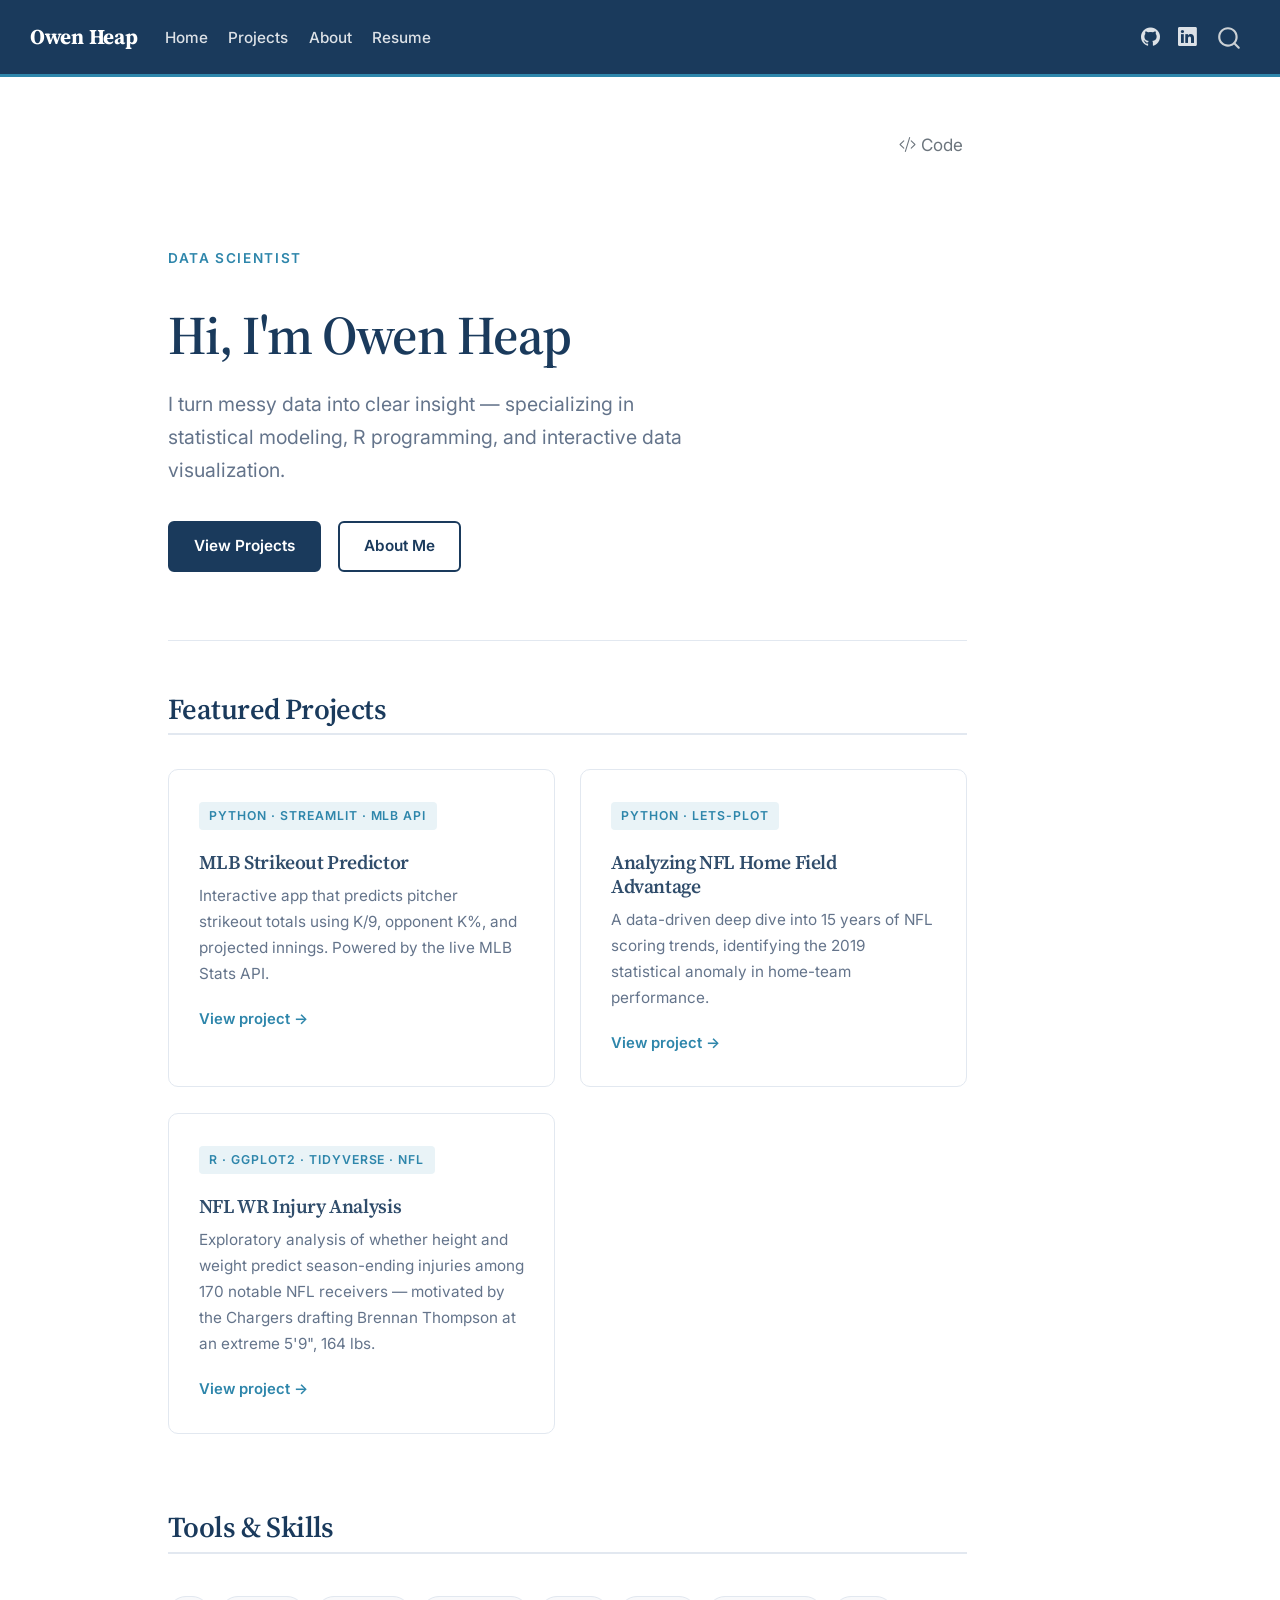
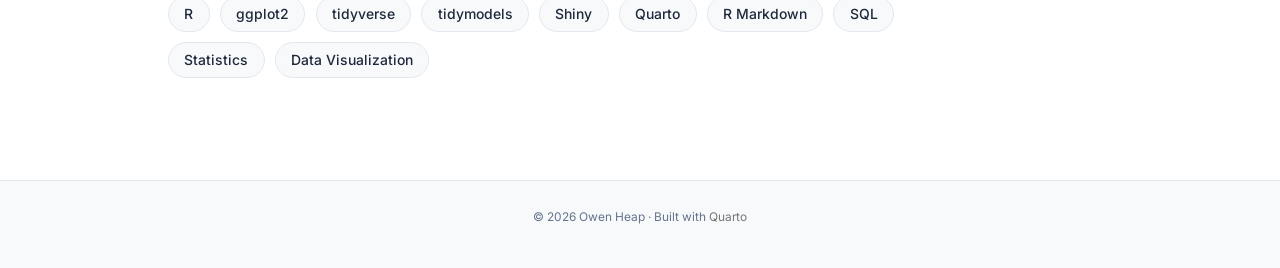
==== commit 6d764513: "Built site for gh-pages" ====
--- a/index.html
+++ b/index.html
@@ -204,6 +204,13 @@
     <a href="posts/Home_Field_Advantage.html">View project →</a>
 </div>
 
+  <div class="proj-card">
+    <span class="proj-tag">R · ggplot2 · tidyverse · NFL</span>
+    <h3 class="anchored">NFL WR Injury Analysis</h3>
+    <p>Exploratory analysis of whether height and weight predict season-ending injuries among 170 notable NFL receivers — motivated by the Chargers drafting Brennan Thompson at an extreme 5'9", 164 lbs.</p>
+    <a href="posts/nfl-wr-injury-analysis.html">View project →</a>
+  </div>
+
 
 
 </div>
@@ -723,34 +730,41 @@
 <span id="cb1-38"><a href="#cb1-38" aria-hidden="true" tabindex="-1"></a><span class="in">    &lt;a href="posts/Home_Field_Advantage.html"&gt;View project →&lt;/a&gt;</span></span>
 <span id="cb1-39"><a href="#cb1-39" aria-hidden="true" tabindex="-1"></a><span class="in">&lt;/div&gt;</span></span>
 <span id="cb1-40"><a href="#cb1-40" aria-hidden="true" tabindex="-1"></a></span>
-<span id="cb1-41"><a href="#cb1-41" aria-hidden="true" tabindex="-1"></a></span>
-<span id="cb1-42"><a href="#cb1-42" aria-hidden="true" tabindex="-1"></a></span>
-<span id="cb1-43"><a href="#cb1-43" aria-hidden="true" tabindex="-1"></a><span class="in">&lt;/div&gt;</span></span>
-<span id="cb1-44"><a href="#cb1-44" aria-hidden="true" tabindex="-1"></a><span class="in">```</span></span>
-<span id="cb1-45"><a href="#cb1-45" aria-hidden="true" tabindex="-1"></a></span>
-<span id="cb1-46"><a href="#cb1-46" aria-hidden="true" tabindex="-1"></a><span class="fu">## Tools &amp; Skills</span></span>
+<span id="cb1-41"><a href="#cb1-41" aria-hidden="true" tabindex="-1"></a><span class="in">  &lt;div class="proj-card"&gt;</span></span>
+<span id="cb1-42"><a href="#cb1-42" aria-hidden="true" tabindex="-1"></a><span class="in">    &lt;span class="proj-tag"&gt;R · ggplot2 · tidyverse · NFL&lt;/span&gt;</span></span>
+<span id="cb1-43"><a href="#cb1-43" aria-hidden="true" tabindex="-1"></a><span class="in">    &lt;h3&gt;NFL WR Injury Analysis&lt;/h3&gt;</span></span>
+<span id="cb1-44"><a href="#cb1-44" aria-hidden="true" tabindex="-1"></a><span class="in">    &lt;p&gt;Exploratory analysis of whether height and weight predict season-ending injuries among 170 notable NFL receivers — motivated by the Chargers drafting Brennan Thompson at an extreme 5'9", 164 lbs.&lt;/p&gt;</span></span>
+<span id="cb1-45"><a href="#cb1-45" aria-hidden="true" tabindex="-1"></a><span class="in">    &lt;a href="posts/nfl-wr-injury-analysis.html"&gt;View project →&lt;/a&gt;</span></span>
+<span id="cb1-46"><a href="#cb1-46" aria-hidden="true" tabindex="-1"></a><span class="in">  &lt;/div&gt;</span></span>
 <span id="cb1-47"><a href="#cb1-47" aria-hidden="true" tabindex="-1"></a></span>
-<span id="cb1-48"><a href="#cb1-48" aria-hidden="true" tabindex="-1"></a><span class="in">```{=html}</span></span>
-<span id="cb1-49"><a href="#cb1-49" aria-hidden="true" tabindex="-1"></a><span class="in">&lt;div class="skills-strip"&gt;</span></span>
-<span id="cb1-50"><a href="#cb1-50" aria-hidden="true" tabindex="-1"></a><span class="in">  &lt;span class="skill-pill"&gt;R&lt;/span&gt;</span></span>
-<span id="cb1-51"><a href="#cb1-51" aria-hidden="true" tabindex="-1"></a><span class="in">  &lt;span class="skill-pill"&gt;ggplot2&lt;/span&gt;</span></span>
-<span id="cb1-52"><a href="#cb1-52" aria-hidden="true" tabindex="-1"></a><span class="in">  &lt;span class="skill-pill"&gt;tidyverse&lt;/span&gt;</span></span>
-<span id="cb1-53"><a href="#cb1-53" aria-hidden="true" tabindex="-1"></a><span class="in">  &lt;span class="skill-pill"&gt;tidymodels&lt;/span&gt;</span></span>
-<span id="cb1-54"><a href="#cb1-54" aria-hidden="true" tabindex="-1"></a><span class="in">  &lt;span class="skill-pill"&gt;Shiny&lt;/span&gt;</span></span>
-<span id="cb1-55"><a href="#cb1-55" aria-hidden="true" tabindex="-1"></a><span class="in">  &lt;span class="skill-pill"&gt;Quarto&lt;/span&gt;</span></span>
-<span id="cb1-56"><a href="#cb1-56" aria-hidden="true" tabindex="-1"></a><span class="in">  &lt;span class="skill-pill"&gt;R Markdown&lt;/span&gt;</span></span>
-<span id="cb1-57"><a href="#cb1-57" aria-hidden="true" tabindex="-1"></a><span class="in">  &lt;span class="skill-pill"&gt;SQL&lt;/span&gt;</span></span>
-<span id="cb1-58"><a href="#cb1-58" aria-hidden="true" tabindex="-1"></a><span class="in">  &lt;span class="skill-pill"&gt;Statistics&lt;/span&gt;</span></span>
-<span id="cb1-59"><a href="#cb1-59" aria-hidden="true" tabindex="-1"></a><span class="in">  &lt;span class="skill-pill"&gt;Data Visualization&lt;/span&gt;</span></span>
-<span id="cb1-60"><a href="#cb1-60" aria-hidden="true" tabindex="-1"></a><span class="in">&lt;/div&gt;</span></span>
-<span id="cb1-61"><a href="#cb1-61" aria-hidden="true" tabindex="-1"></a><span class="in">```</span></span>
-<span id="cb1-62"><a href="#cb1-62" aria-hidden="true" tabindex="-1"></a></span>
-<span id="cb1-63"><a href="#cb1-63" aria-hidden="true" tabindex="-1"></a>::: {.column-page}</span>
-<span id="cb1-66"><a href="#cb1-66" aria-hidden="true" tabindex="-1"></a><span class="in">```{r}</span></span>
-<span id="cb1-67"><a href="#cb1-67" aria-hidden="true" tabindex="-1"></a><span class="co">#| echo: false</span></span>
-<span id="cb1-68"><a href="#cb1-68" aria-hidden="true" tabindex="-1"></a><span class="co">#| message: false</span></span>
-<span id="cb1-69"><a href="#cb1-69" aria-hidden="true" tabindex="-1"></a><span class="in">```</span></span>
-<span id="cb1-70"><a href="#cb1-70" aria-hidden="true" tabindex="-1"></a>:::</span>
+<span id="cb1-48"><a href="#cb1-48" aria-hidden="true" tabindex="-1"></a></span>
+<span id="cb1-49"><a href="#cb1-49" aria-hidden="true" tabindex="-1"></a></span>
+<span id="cb1-50"><a href="#cb1-50" aria-hidden="true" tabindex="-1"></a><span class="in">&lt;/div&gt;</span></span>
+<span id="cb1-51"><a href="#cb1-51" aria-hidden="true" tabindex="-1"></a><span class="in">```</span></span>
+<span id="cb1-52"><a href="#cb1-52" aria-hidden="true" tabindex="-1"></a></span>
+<span id="cb1-53"><a href="#cb1-53" aria-hidden="true" tabindex="-1"></a><span class="fu">## Tools &amp; Skills</span></span>
+<span id="cb1-54"><a href="#cb1-54" aria-hidden="true" tabindex="-1"></a></span>
+<span id="cb1-55"><a href="#cb1-55" aria-hidden="true" tabindex="-1"></a><span class="in">```{=html}</span></span>
+<span id="cb1-56"><a href="#cb1-56" aria-hidden="true" tabindex="-1"></a><span class="in">&lt;div class="skills-strip"&gt;</span></span>
+<span id="cb1-57"><a href="#cb1-57" aria-hidden="true" tabindex="-1"></a><span class="in">  &lt;span class="skill-pill"&gt;R&lt;/span&gt;</span></span>
+<span id="cb1-58"><a href="#cb1-58" aria-hidden="true" tabindex="-1"></a><span class="in">  &lt;span class="skill-pill"&gt;ggplot2&lt;/span&gt;</span></span>
+<span id="cb1-59"><a href="#cb1-59" aria-hidden="true" tabindex="-1"></a><span class="in">  &lt;span class="skill-pill"&gt;tidyverse&lt;/span&gt;</span></span>
+<span id="cb1-60"><a href="#cb1-60" aria-hidden="true" tabindex="-1"></a><span class="in">  &lt;span class="skill-pill"&gt;tidymodels&lt;/span&gt;</span></span>
+<span id="cb1-61"><a href="#cb1-61" aria-hidden="true" tabindex="-1"></a><span class="in">  &lt;span class="skill-pill"&gt;Shiny&lt;/span&gt;</span></span>
+<span id="cb1-62"><a href="#cb1-62" aria-hidden="true" tabindex="-1"></a><span class="in">  &lt;span class="skill-pill"&gt;Quarto&lt;/span&gt;</span></span>
+<span id="cb1-63"><a href="#cb1-63" aria-hidden="true" tabindex="-1"></a><span class="in">  &lt;span class="skill-pill"&gt;R Markdown&lt;/span&gt;</span></span>
+<span id="cb1-64"><a href="#cb1-64" aria-hidden="true" tabindex="-1"></a><span class="in">  &lt;span class="skill-pill"&gt;SQL&lt;/span&gt;</span></span>
+<span id="cb1-65"><a href="#cb1-65" aria-hidden="true" tabindex="-1"></a><span class="in">  &lt;span class="skill-pill"&gt;Statistics&lt;/span&gt;</span></span>
+<span id="cb1-66"><a href="#cb1-66" aria-hidden="true" tabindex="-1"></a><span class="in">  &lt;span class="skill-pill"&gt;Data Visualization&lt;/span&gt;</span></span>
+<span id="cb1-67"><a href="#cb1-67" aria-hidden="true" tabindex="-1"></a><span class="in">&lt;/div&gt;</span></span>
+<span id="cb1-68"><a href="#cb1-68" aria-hidden="true" tabindex="-1"></a><span class="in">```</span></span>
+<span id="cb1-69"><a href="#cb1-69" aria-hidden="true" tabindex="-1"></a></span>
+<span id="cb1-70"><a href="#cb1-70" aria-hidden="true" tabindex="-1"></a>::: {.column-page}</span>
+<span id="cb1-73"><a href="#cb1-73" aria-hidden="true" tabindex="-1"></a><span class="in">```{r}</span></span>
+<span id="cb1-74"><a href="#cb1-74" aria-hidden="true" tabindex="-1"></a><span class="co">#| echo: false</span></span>
+<span id="cb1-75"><a href="#cb1-75" aria-hidden="true" tabindex="-1"></a><span class="co">#| message: false</span></span>
+<span id="cb1-76"><a href="#cb1-76" aria-hidden="true" tabindex="-1"></a><span class="in">```</span></span>
+<span id="cb1-77"><a href="#cb1-77" aria-hidden="true" tabindex="-1"></a>:::</span>
 </code></pre></div><button title="Copy to Clipboard" class="code-copy-button" data-in-quarto-modal=""><i class="bi"></i></button></div>
 </div></div></div></div></div>
 </div> <!-- /content -->
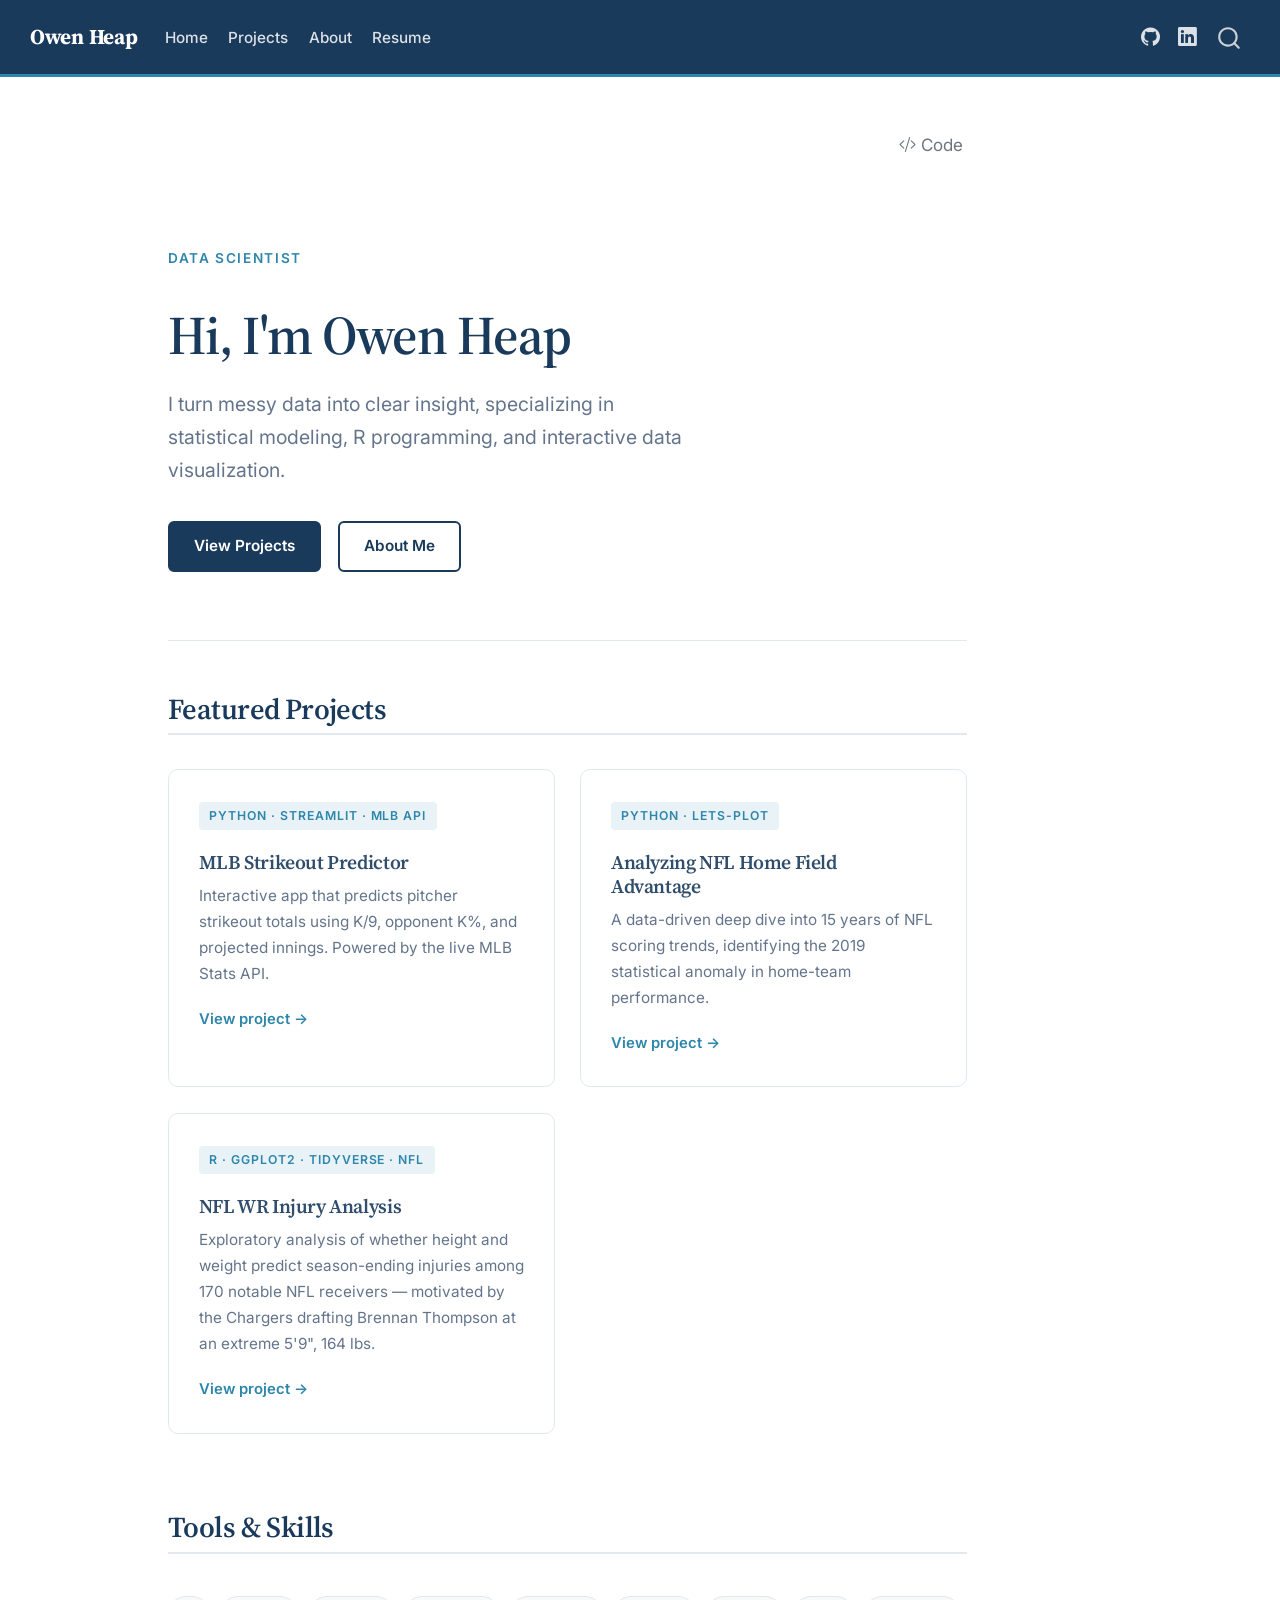
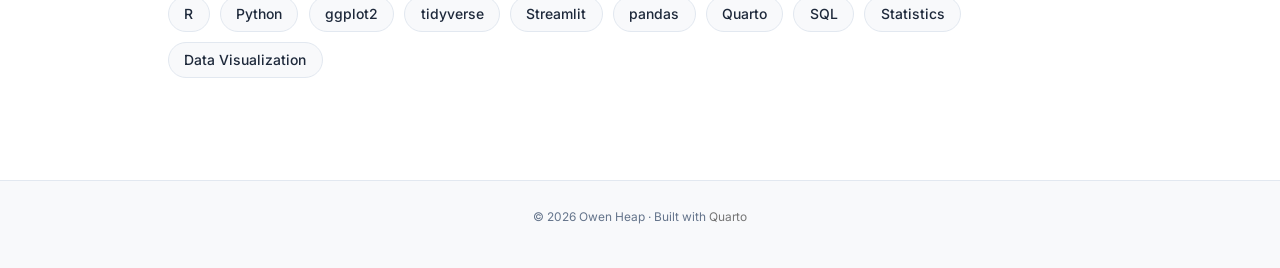
==== commit e8792843: "Built site for gh-pages" ====
--- a/index.html
+++ b/index.html
@@ -178,7 +178,7 @@
   <div class="hero-eyebrow">Data Scientist</div>
   <h1>Hi, I'm Owen Heap</h1>
   <p class="hero-subtitle">
-    I turn messy data into clear insight — specializing in statistical modeling,
+    I turn messy data into clear insight, specializing in statistical modeling,
     R programming, and interactive data visualization.
   </p>
   <div class="hero-btns">
@@ -219,12 +219,12 @@
 <h2 class="anchored" data-anchor-id="tools-skills">Tools &amp; Skills</h2>
 <div class="skills-strip">
   <span class="skill-pill">R</span>
+  <span class="skill-pill">Python</span>
   <span class="skill-pill">ggplot2</span>
   <span class="skill-pill">tidyverse</span>
-  <span class="skill-pill">tidymodels</span>
-  <span class="skill-pill">Shiny</span>
+  <span class="skill-pill">Streamlit</span>
+  <span class="skill-pill">pandas</span>
   <span class="skill-pill">Quarto</span>
-  <span class="skill-pill">R Markdown</span>
   <span class="skill-pill">SQL</span>
   <span class="skill-pill">Statistics</span>
   <span class="skill-pill">Data Visualization</span>
@@ -701,7 +701,7 @@
 <span id="cb1-9"><a href="#cb1-9" aria-hidden="true" tabindex="-1"></a><span class="in">  &lt;div class="hero-eyebrow"&gt;Data Scientist&lt;/div&gt;</span></span>
 <span id="cb1-10"><a href="#cb1-10" aria-hidden="true" tabindex="-1"></a><span class="in">  &lt;h1&gt;Hi, I'm Owen Heap&lt;/h1&gt;</span></span>
 <span id="cb1-11"><a href="#cb1-11" aria-hidden="true" tabindex="-1"></a><span class="in">  &lt;p class="hero-subtitle"&gt;</span></span>
-<span id="cb1-12"><a href="#cb1-12" aria-hidden="true" tabindex="-1"></a><span class="in">    I turn messy data into clear insight — specializing in statistical modeling,</span></span>
+<span id="cb1-12"><a href="#cb1-12" aria-hidden="true" tabindex="-1"></a><span class="in">    I turn messy data into clear insight, specializing in statistical modeling,</span></span>
 <span id="cb1-13"><a href="#cb1-13" aria-hidden="true" tabindex="-1"></a><span class="in">    R programming, and interactive data visualization.</span></span>
 <span id="cb1-14"><a href="#cb1-14" aria-hidden="true" tabindex="-1"></a><span class="in">  &lt;/p&gt;</span></span>
 <span id="cb1-15"><a href="#cb1-15" aria-hidden="true" tabindex="-1"></a><span class="in">  &lt;div class="hero-btns"&gt;</span></span>
@@ -747,12 +747,12 @@
 <span id="cb1-55"><a href="#cb1-55" aria-hidden="true" tabindex="-1"></a><span class="in">```{=html}</span></span>
 <span id="cb1-56"><a href="#cb1-56" aria-hidden="true" tabindex="-1"></a><span class="in">&lt;div class="skills-strip"&gt;</span></span>
 <span id="cb1-57"><a href="#cb1-57" aria-hidden="true" tabindex="-1"></a><span class="in">  &lt;span class="skill-pill"&gt;R&lt;/span&gt;</span></span>
-<span id="cb1-58"><a href="#cb1-58" aria-hidden="true" tabindex="-1"></a><span class="in">  &lt;span class="skill-pill"&gt;ggplot2&lt;/span&gt;</span></span>
-<span id="cb1-59"><a href="#cb1-59" aria-hidden="true" tabindex="-1"></a><span class="in">  &lt;span class="skill-pill"&gt;tidyverse&lt;/span&gt;</span></span>
-<span id="cb1-60"><a href="#cb1-60" aria-hidden="true" tabindex="-1"></a><span class="in">  &lt;span class="skill-pill"&gt;tidymodels&lt;/span&gt;</span></span>
-<span id="cb1-61"><a href="#cb1-61" aria-hidden="true" tabindex="-1"></a><span class="in">  &lt;span class="skill-pill"&gt;Shiny&lt;/span&gt;</span></span>
-<span id="cb1-62"><a href="#cb1-62" aria-hidden="true" tabindex="-1"></a><span class="in">  &lt;span class="skill-pill"&gt;Quarto&lt;/span&gt;</span></span>
-<span id="cb1-63"><a href="#cb1-63" aria-hidden="true" tabindex="-1"></a><span class="in">  &lt;span class="skill-pill"&gt;R Markdown&lt;/span&gt;</span></span>
+<span id="cb1-58"><a href="#cb1-58" aria-hidden="true" tabindex="-1"></a><span class="in">  &lt;span class="skill-pill"&gt;Python&lt;/span&gt;</span></span>
+<span id="cb1-59"><a href="#cb1-59" aria-hidden="true" tabindex="-1"></a><span class="in">  &lt;span class="skill-pill"&gt;ggplot2&lt;/span&gt;</span></span>
+<span id="cb1-60"><a href="#cb1-60" aria-hidden="true" tabindex="-1"></a><span class="in">  &lt;span class="skill-pill"&gt;tidyverse&lt;/span&gt;</span></span>
+<span id="cb1-61"><a href="#cb1-61" aria-hidden="true" tabindex="-1"></a><span class="in">  &lt;span class="skill-pill"&gt;Streamlit&lt;/span&gt;</span></span>
+<span id="cb1-62"><a href="#cb1-62" aria-hidden="true" tabindex="-1"></a><span class="in">  &lt;span class="skill-pill"&gt;pandas&lt;/span&gt;</span></span>
+<span id="cb1-63"><a href="#cb1-63" aria-hidden="true" tabindex="-1"></a><span class="in">  &lt;span class="skill-pill"&gt;Quarto&lt;/span&gt;</span></span>
 <span id="cb1-64"><a href="#cb1-64" aria-hidden="true" tabindex="-1"></a><span class="in">  &lt;span class="skill-pill"&gt;SQL&lt;/span&gt;</span></span>
 <span id="cb1-65"><a href="#cb1-65" aria-hidden="true" tabindex="-1"></a><span class="in">  &lt;span class="skill-pill"&gt;Statistics&lt;/span&gt;</span></span>
 <span id="cb1-66"><a href="#cb1-66" aria-hidden="true" tabindex="-1"></a><span class="in">  &lt;span class="skill-pill"&gt;Data Visualization&lt;/span&gt;</span></span>
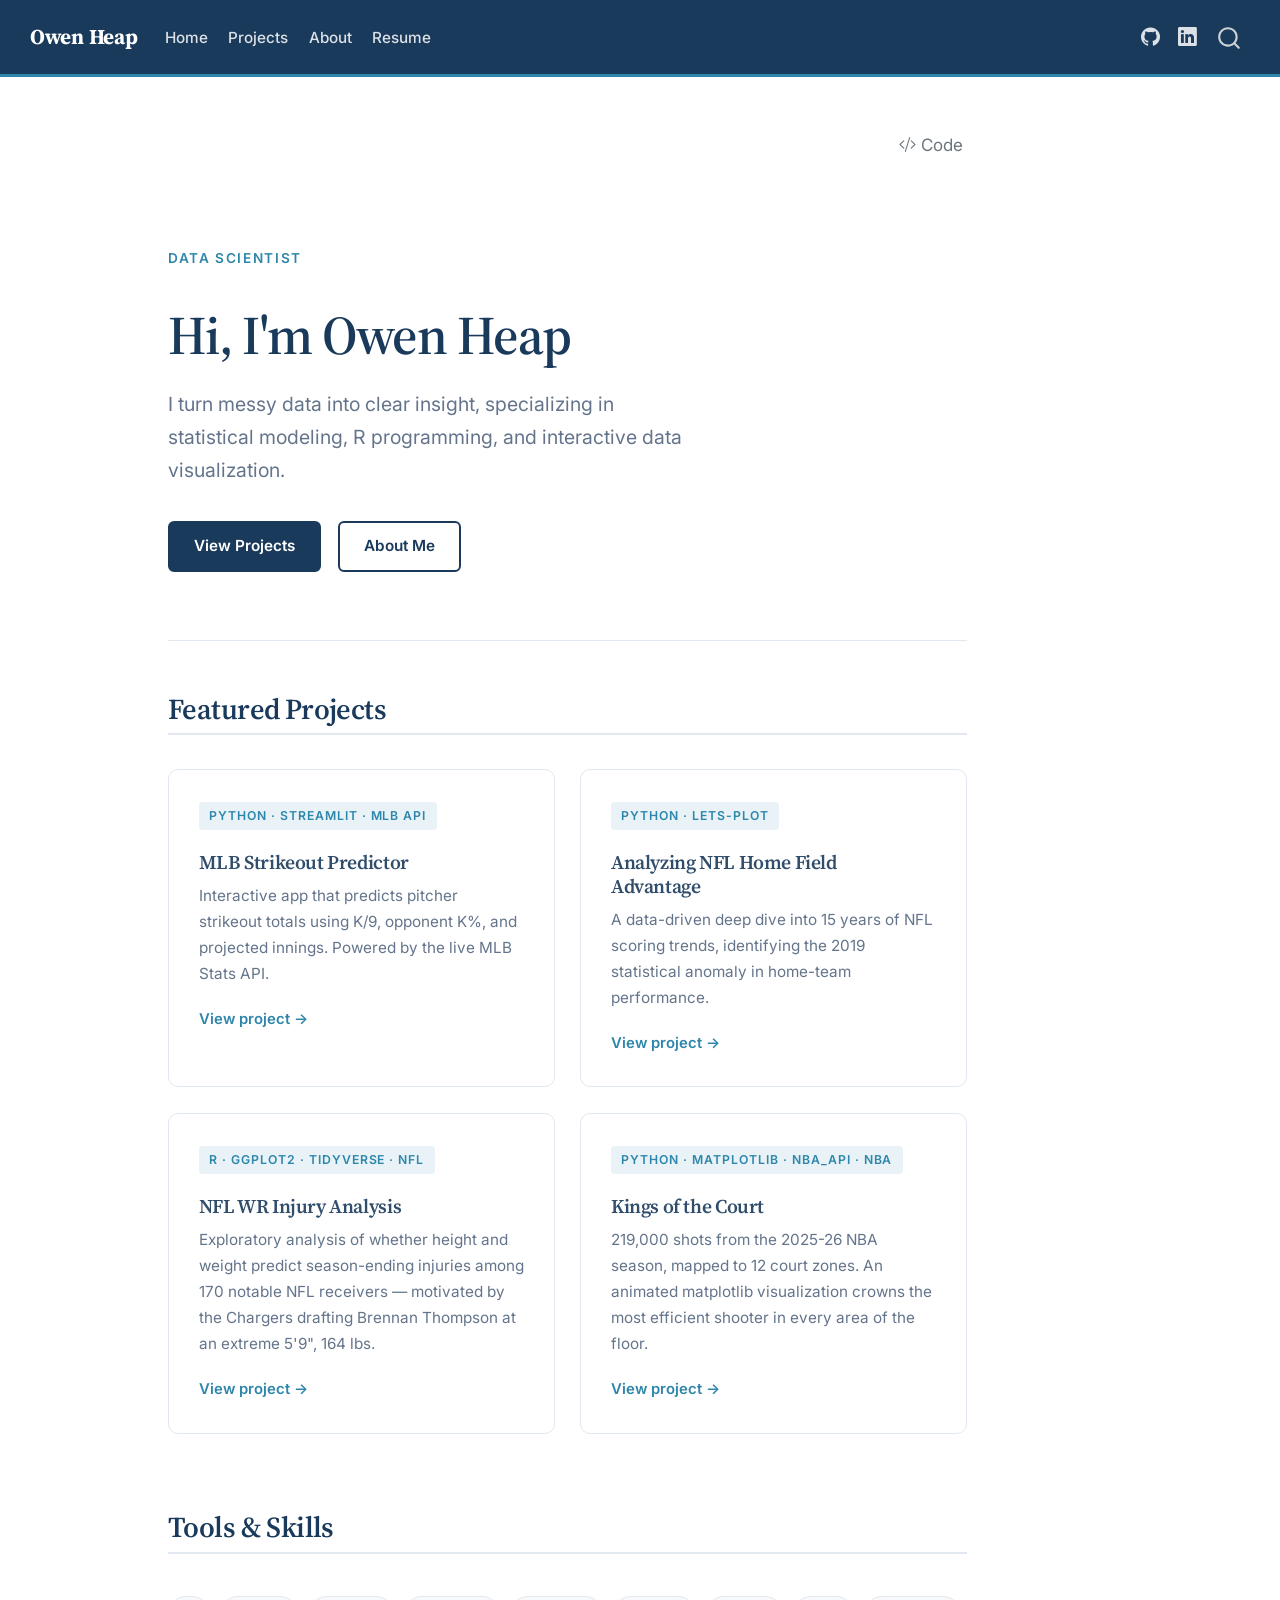
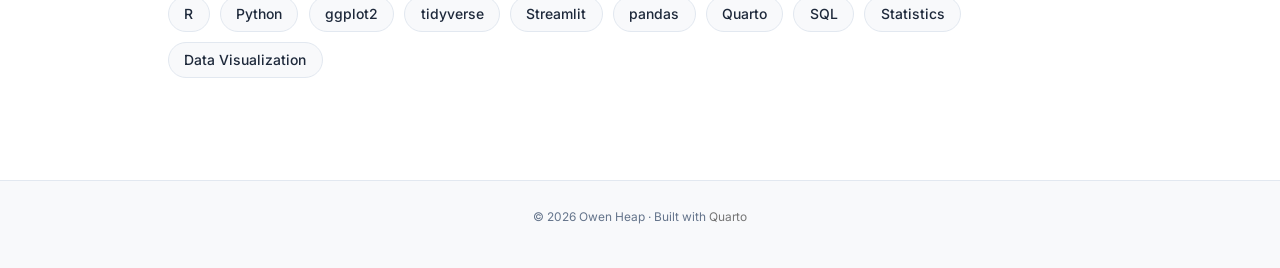
==== commit a9331332: "Built site for gh-pages" ====
--- a/index.html
+++ b/index.html
@@ -78,7 +78,7 @@
 <link href="site_libs/quarto-html/quarto-syntax-highlighting-acf12a64177840b8d86f2d4f01b2e9fb.css" rel="stylesheet" id="quarto-text-highlighting-styles">
 <script src="site_libs/bootstrap/bootstrap.min.js"></script>
 <link href="site_libs/bootstrap/bootstrap-icons.css" rel="stylesheet">
-<link href="site_libs/bootstrap/bootstrap-4afbf4c4b53f03c866f6fa8263c769bc.min.css" rel="stylesheet" append-hash="true" id="quarto-bootstrap" data-mode="light">
+<link href="site_libs/bootstrap/bootstrap-d406af3976858128f1f36fef8c96dca7.min.css" rel="stylesheet" append-hash="true" id="quarto-bootstrap" data-mode="light">
 <script id="quarto-search-options" type="application/json">{
   "location": "navbar",
   "copy-button": false,
@@ -211,7 +211,12 @@
     <a href="posts/nfl-wr-injury-analysis.html">View project →</a>
   </div>
 
-
+  <div class="proj-card">
+    <span class="proj-tag">Python · matplotlib · nba_api · NBA</span>
+    <h3 class="anchored">Kings of the Court</h3>
+    <p>219,000 shots from the 2025-26 NBA season, mapped to 12 court zones. An animated matplotlib visualization crowns the most efficient shooter in every area of the floor.</p>
+    <a href="posts/kings-of-the-court.html">View project →</a>
+  </div>
 
 </div>
 </section>
@@ -737,34 +742,39 @@
 <span id="cb1-45"><a href="#cb1-45" aria-hidden="true" tabindex="-1"></a><span class="in">    &lt;a href="posts/nfl-wr-injury-analysis.html"&gt;View project →&lt;/a&gt;</span></span>
 <span id="cb1-46"><a href="#cb1-46" aria-hidden="true" tabindex="-1"></a><span class="in">  &lt;/div&gt;</span></span>
 <span id="cb1-47"><a href="#cb1-47" aria-hidden="true" tabindex="-1"></a></span>
-<span id="cb1-48"><a href="#cb1-48" aria-hidden="true" tabindex="-1"></a></span>
-<span id="cb1-49"><a href="#cb1-49" aria-hidden="true" tabindex="-1"></a></span>
-<span id="cb1-50"><a href="#cb1-50" aria-hidden="true" tabindex="-1"></a><span class="in">&lt;/div&gt;</span></span>
-<span id="cb1-51"><a href="#cb1-51" aria-hidden="true" tabindex="-1"></a><span class="in">```</span></span>
-<span id="cb1-52"><a href="#cb1-52" aria-hidden="true" tabindex="-1"></a></span>
-<span id="cb1-53"><a href="#cb1-53" aria-hidden="true" tabindex="-1"></a><span class="fu">## Tools &amp; Skills</span></span>
+<span id="cb1-48"><a href="#cb1-48" aria-hidden="true" tabindex="-1"></a><span class="in">  &lt;div class="proj-card"&gt;</span></span>
+<span id="cb1-49"><a href="#cb1-49" aria-hidden="true" tabindex="-1"></a><span class="in">    &lt;span class="proj-tag"&gt;Python · matplotlib · nba_api · NBA&lt;/span&gt;</span></span>
+<span id="cb1-50"><a href="#cb1-50" aria-hidden="true" tabindex="-1"></a><span class="in">    &lt;h3&gt;Kings of the Court&lt;/h3&gt;</span></span>
+<span id="cb1-51"><a href="#cb1-51" aria-hidden="true" tabindex="-1"></a><span class="in">    &lt;p&gt;219,000 shots from the 2025-26 NBA season, mapped to 12 court zones. An animated matplotlib visualization crowns the most efficient shooter in every area of the floor.&lt;/p&gt;</span></span>
+<span id="cb1-52"><a href="#cb1-52" aria-hidden="true" tabindex="-1"></a><span class="in">    &lt;a href="posts/kings-of-the-court.html"&gt;View project →&lt;/a&gt;</span></span>
+<span id="cb1-53"><a href="#cb1-53" aria-hidden="true" tabindex="-1"></a><span class="in">  &lt;/div&gt;</span></span>
 <span id="cb1-54"><a href="#cb1-54" aria-hidden="true" tabindex="-1"></a></span>
-<span id="cb1-55"><a href="#cb1-55" aria-hidden="true" tabindex="-1"></a><span class="in">```{=html}</span></span>
-<span id="cb1-56"><a href="#cb1-56" aria-hidden="true" tabindex="-1"></a><span class="in">&lt;div class="skills-strip"&gt;</span></span>
-<span id="cb1-57"><a href="#cb1-57" aria-hidden="true" tabindex="-1"></a><span class="in">  &lt;span class="skill-pill"&gt;R&lt;/span&gt;</span></span>
-<span id="cb1-58"><a href="#cb1-58" aria-hidden="true" tabindex="-1"></a><span class="in">  &lt;span class="skill-pill"&gt;Python&lt;/span&gt;</span></span>
-<span id="cb1-59"><a href="#cb1-59" aria-hidden="true" tabindex="-1"></a><span class="in">  &lt;span class="skill-pill"&gt;ggplot2&lt;/span&gt;</span></span>
-<span id="cb1-60"><a href="#cb1-60" aria-hidden="true" tabindex="-1"></a><span class="in">  &lt;span class="skill-pill"&gt;tidyverse&lt;/span&gt;</span></span>
-<span id="cb1-61"><a href="#cb1-61" aria-hidden="true" tabindex="-1"></a><span class="in">  &lt;span class="skill-pill"&gt;Streamlit&lt;/span&gt;</span></span>
-<span id="cb1-62"><a href="#cb1-62" aria-hidden="true" tabindex="-1"></a><span class="in">  &lt;span class="skill-pill"&gt;pandas&lt;/span&gt;</span></span>
-<span id="cb1-63"><a href="#cb1-63" aria-hidden="true" tabindex="-1"></a><span class="in">  &lt;span class="skill-pill"&gt;Quarto&lt;/span&gt;</span></span>
-<span id="cb1-64"><a href="#cb1-64" aria-hidden="true" tabindex="-1"></a><span class="in">  &lt;span class="skill-pill"&gt;SQL&lt;/span&gt;</span></span>
-<span id="cb1-65"><a href="#cb1-65" aria-hidden="true" tabindex="-1"></a><span class="in">  &lt;span class="skill-pill"&gt;Statistics&lt;/span&gt;</span></span>
-<span id="cb1-66"><a href="#cb1-66" aria-hidden="true" tabindex="-1"></a><span class="in">  &lt;span class="skill-pill"&gt;Data Visualization&lt;/span&gt;</span></span>
-<span id="cb1-67"><a href="#cb1-67" aria-hidden="true" tabindex="-1"></a><span class="in">&lt;/div&gt;</span></span>
-<span id="cb1-68"><a href="#cb1-68" aria-hidden="true" tabindex="-1"></a><span class="in">```</span></span>
-<span id="cb1-69"><a href="#cb1-69" aria-hidden="true" tabindex="-1"></a></span>
-<span id="cb1-70"><a href="#cb1-70" aria-hidden="true" tabindex="-1"></a>::: {.column-page}</span>
-<span id="cb1-73"><a href="#cb1-73" aria-hidden="true" tabindex="-1"></a><span class="in">```{r}</span></span>
-<span id="cb1-74"><a href="#cb1-74" aria-hidden="true" tabindex="-1"></a><span class="co">#| echo: false</span></span>
-<span id="cb1-75"><a href="#cb1-75" aria-hidden="true" tabindex="-1"></a><span class="co">#| message: false</span></span>
-<span id="cb1-76"><a href="#cb1-76" aria-hidden="true" tabindex="-1"></a><span class="in">```</span></span>
-<span id="cb1-77"><a href="#cb1-77" aria-hidden="true" tabindex="-1"></a>:::</span>
+<span id="cb1-55"><a href="#cb1-55" aria-hidden="true" tabindex="-1"></a><span class="in">&lt;/div&gt;</span></span>
+<span id="cb1-56"><a href="#cb1-56" aria-hidden="true" tabindex="-1"></a><span class="in">```</span></span>
+<span id="cb1-57"><a href="#cb1-57" aria-hidden="true" tabindex="-1"></a></span>
+<span id="cb1-58"><a href="#cb1-58" aria-hidden="true" tabindex="-1"></a><span class="fu">## Tools &amp; Skills</span></span>
+<span id="cb1-59"><a href="#cb1-59" aria-hidden="true" tabindex="-1"></a></span>
+<span id="cb1-60"><a href="#cb1-60" aria-hidden="true" tabindex="-1"></a><span class="in">```{=html}</span></span>
+<span id="cb1-61"><a href="#cb1-61" aria-hidden="true" tabindex="-1"></a><span class="in">&lt;div class="skills-strip"&gt;</span></span>
+<span id="cb1-62"><a href="#cb1-62" aria-hidden="true" tabindex="-1"></a><span class="in">  &lt;span class="skill-pill"&gt;R&lt;/span&gt;</span></span>
+<span id="cb1-63"><a href="#cb1-63" aria-hidden="true" tabindex="-1"></a><span class="in">  &lt;span class="skill-pill"&gt;Python&lt;/span&gt;</span></span>
+<span id="cb1-64"><a href="#cb1-64" aria-hidden="true" tabindex="-1"></a><span class="in">  &lt;span class="skill-pill"&gt;ggplot2&lt;/span&gt;</span></span>
+<span id="cb1-65"><a href="#cb1-65" aria-hidden="true" tabindex="-1"></a><span class="in">  &lt;span class="skill-pill"&gt;tidyverse&lt;/span&gt;</span></span>
+<span id="cb1-66"><a href="#cb1-66" aria-hidden="true" tabindex="-1"></a><span class="in">  &lt;span class="skill-pill"&gt;Streamlit&lt;/span&gt;</span></span>
+<span id="cb1-67"><a href="#cb1-67" aria-hidden="true" tabindex="-1"></a><span class="in">  &lt;span class="skill-pill"&gt;pandas&lt;/span&gt;</span></span>
+<span id="cb1-68"><a href="#cb1-68" aria-hidden="true" tabindex="-1"></a><span class="in">  &lt;span class="skill-pill"&gt;Quarto&lt;/span&gt;</span></span>
+<span id="cb1-69"><a href="#cb1-69" aria-hidden="true" tabindex="-1"></a><span class="in">  &lt;span class="skill-pill"&gt;SQL&lt;/span&gt;</span></span>
+<span id="cb1-70"><a href="#cb1-70" aria-hidden="true" tabindex="-1"></a><span class="in">  &lt;span class="skill-pill"&gt;Statistics&lt;/span&gt;</span></span>
+<span id="cb1-71"><a href="#cb1-71" aria-hidden="true" tabindex="-1"></a><span class="in">  &lt;span class="skill-pill"&gt;Data Visualization&lt;/span&gt;</span></span>
+<span id="cb1-72"><a href="#cb1-72" aria-hidden="true" tabindex="-1"></a><span class="in">&lt;/div&gt;</span></span>
+<span id="cb1-73"><a href="#cb1-73" aria-hidden="true" tabindex="-1"></a><span class="in">```</span></span>
+<span id="cb1-74"><a href="#cb1-74" aria-hidden="true" tabindex="-1"></a></span>
+<span id="cb1-75"><a href="#cb1-75" aria-hidden="true" tabindex="-1"></a>::: {.column-page}</span>
+<span id="cb1-78"><a href="#cb1-78" aria-hidden="true" tabindex="-1"></a><span class="in">```{r}</span></span>
+<span id="cb1-79"><a href="#cb1-79" aria-hidden="true" tabindex="-1"></a><span class="co">#| echo: false</span></span>
+<span id="cb1-80"><a href="#cb1-80" aria-hidden="true" tabindex="-1"></a><span class="co">#| message: false</span></span>
+<span id="cb1-81"><a href="#cb1-81" aria-hidden="true" tabindex="-1"></a><span class="in">```</span></span>
+<span id="cb1-82"><a href="#cb1-82" aria-hidden="true" tabindex="-1"></a>:::</span>
 </code></pre></div><button title="Copy to Clipboard" class="code-copy-button" data-in-quarto-modal=""><i class="bi"></i></button></div>
 </div></div></div></div></div>
 </div> <!-- /content -->
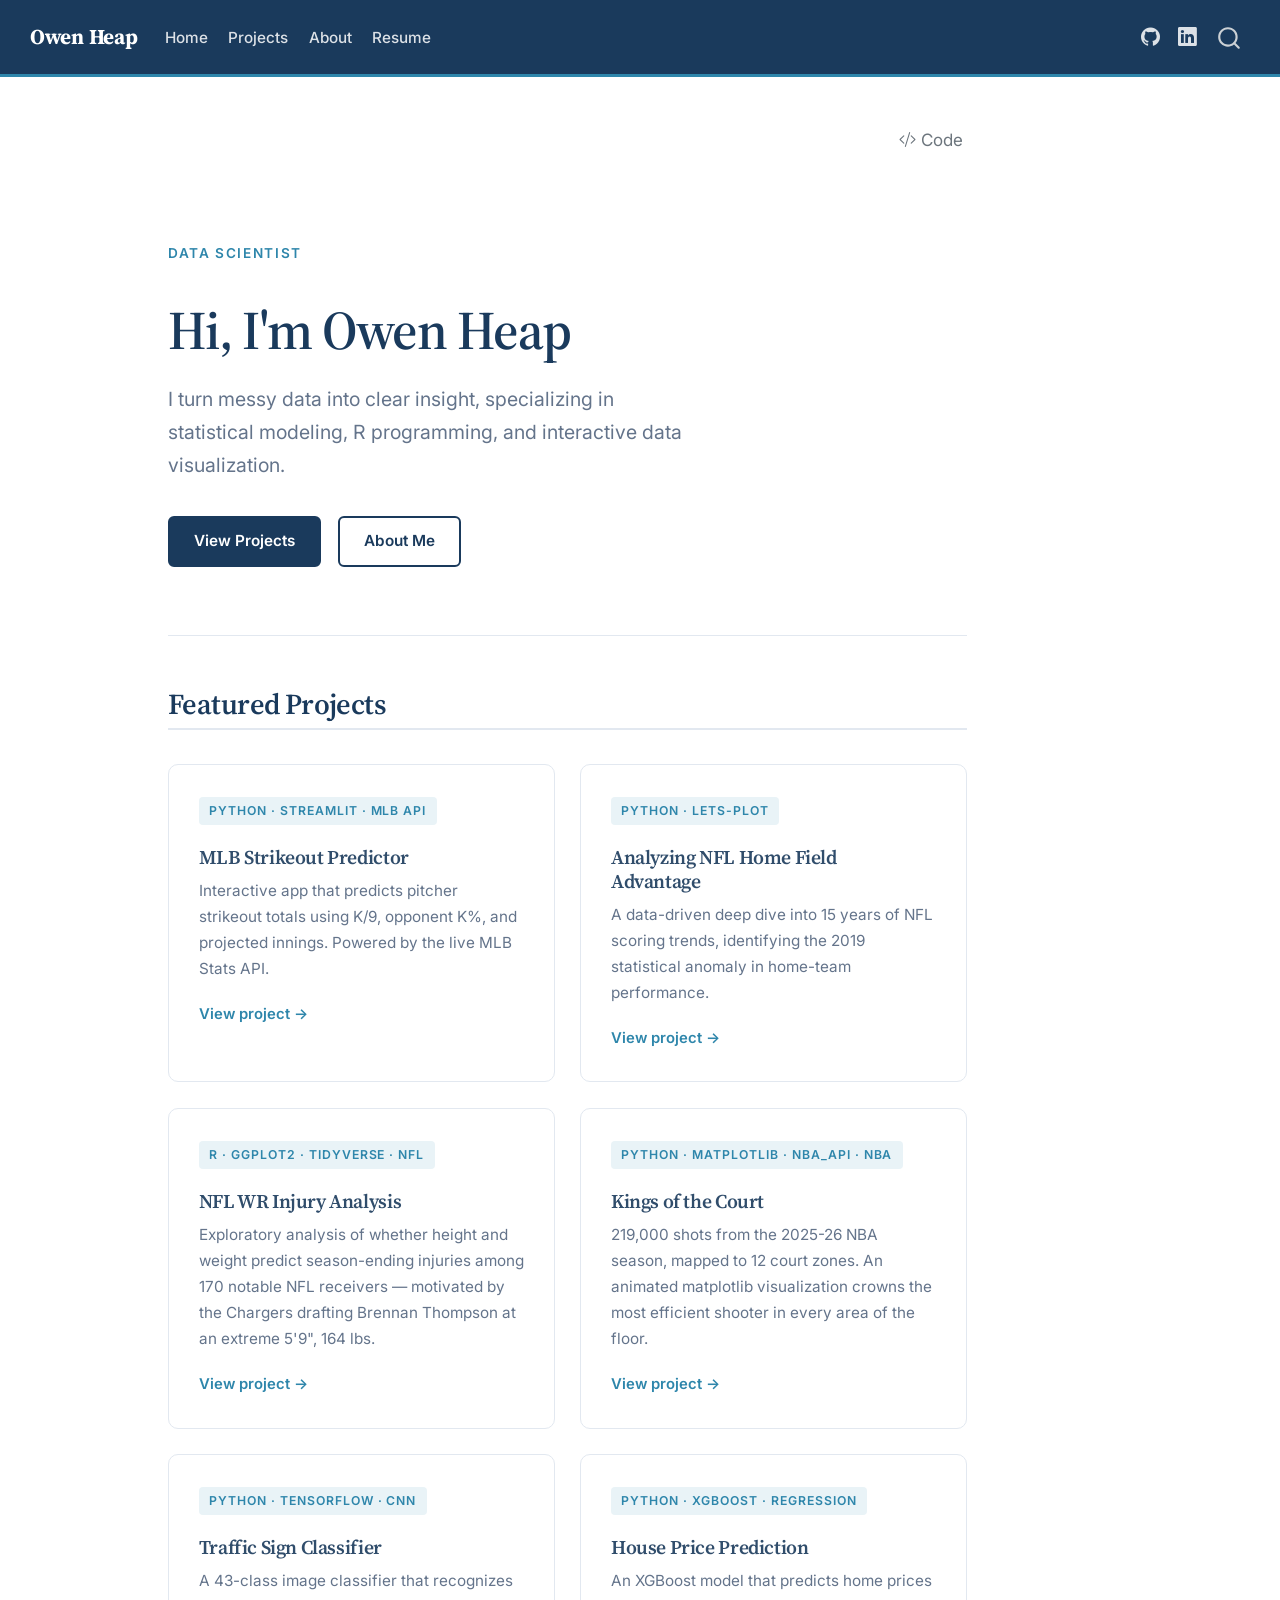
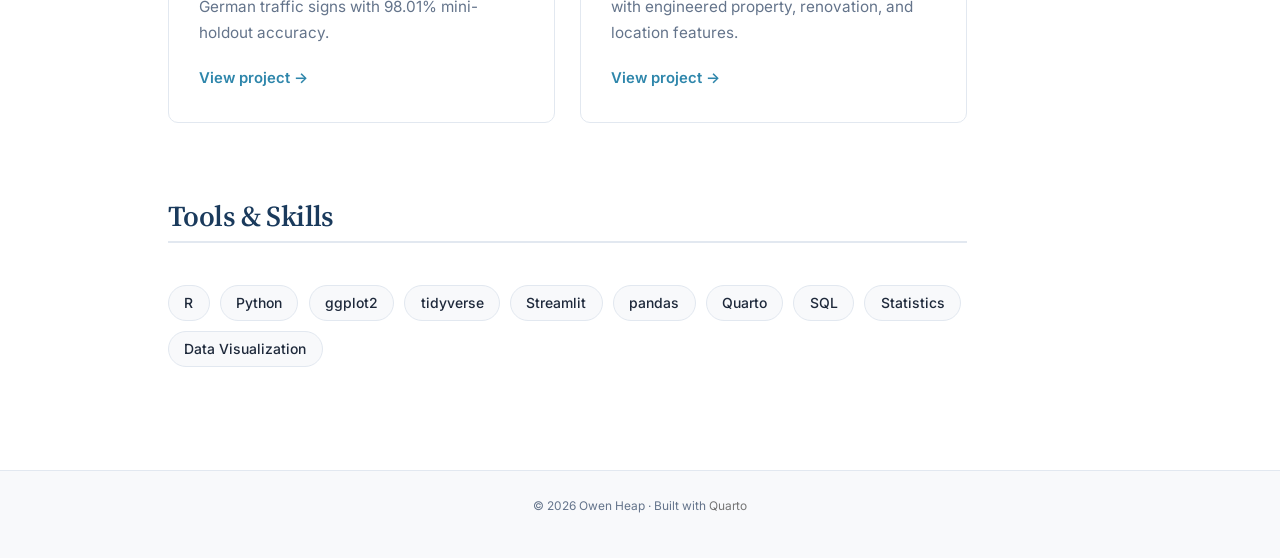
==== commit f2d0f414: "Built site for gh-pages" ====
--- a/index.html
+++ b/index.html
@@ -2,7 +2,7 @@
 <html xmlns="http://www.w3.org/1999/xhtml" lang="en" xml:lang="en"><head>
 
 <meta charset="utf-8">
-<meta name="generator" content="quarto-1.9.37">
+<meta name="generator" content="quarto-1.10.19">
 
 <meta name="viewport" content="width=device-width, initial-scale=1.0, user-scalable=yes">
 
@@ -12,10 +12,13 @@
 /* Default styles provided by pandoc.
 ** See https://pandoc.org/MANUAL.html#variables-for-html for config info.
 */
-code{white-space: pre-wrap;}
 span.smallcaps{font-variant: small-caps;}
-div.columns{display: flex; gap: min(4vw, 1.5em);}
-div.column{flex: auto; overflow-x: auto;}
+div.columns{display: flex; gap: 1.5em;}
+div.column{flex: auto;}
+@media screen {
+div.columns{gap: min(4vw, 1.5em);}
+div.column{overflow-x: auto;}
+}
 div.hanging-indent{margin-left: 1.5em; text-indent: -1.5em;}
 ul.task-list{list-style: none;}
 ul.task-list li input[type="checkbox"] {
@@ -75,10 +78,10 @@
 <script src="site_libs/quarto-html/tippy.umd.min.js"></script>
 <script src="site_libs/quarto-html/anchor.min.js"></script>
 <link href="site_libs/quarto-html/tippy.css" rel="stylesheet">
-<link href="site_libs/quarto-html/quarto-syntax-highlighting-acf12a64177840b8d86f2d4f01b2e9fb.css" rel="stylesheet" id="quarto-text-highlighting-styles">
+<link href="site_libs/quarto-html/quarto-syntax-highlighting-5c1318cf63eba56dbef7ba16bc7d56f5.css" rel="stylesheet" id="quarto-text-highlighting-styles">
 <script src="site_libs/bootstrap/bootstrap.min.js"></script>
 <link href="site_libs/bootstrap/bootstrap-icons.css" rel="stylesheet">
-<link href="site_libs/bootstrap/bootstrap-d406af3976858128f1f36fef8c96dca7.min.css" rel="stylesheet" append-hash="true" id="quarto-bootstrap" data-mode="light">
+<link href="site_libs/bootstrap/bootstrap-f2a7a6015cbbb7914ebe5c595b2b36cd.min.css" rel="stylesheet" append-hash="true" id="quarto-bootstrap" data-mode="light">
 <script id="quarto-search-options" type="application/json">{
   "location": "navbar",
   "copy-button": false,
@@ -218,6 +221,20 @@
     <a href="posts/kings-of-the-court.html">View project →</a>
   </div>
 
+  <div class="proj-card">
+    <span class="proj-tag">Python · TensorFlow · CNN</span>
+    <h3 class="anchored">Traffic Sign Classifier</h3>
+    <p>A 43-class image classifier that recognizes German traffic signs with 98.01% mini-holdout accuracy.</p>
+    <a href="posts/traffic-sign-classifier.html">View project →</a>
+  </div>
+
+  <div class="proj-card">
+    <span class="proj-tag">Python · XGBoost · Regression</span>
+    <h3 class="anchored">House Price Prediction</h3>
+    <p>An XGBoost model that predicts home prices with engineered property, renovation, and location features.</p>
+    <a href="posts/house-price-prediction.html">View project →</a>
+  </div>
+
 </div>
 </section>
 <section id="tools-skills" class="level2 page-columns page-full">
@@ -336,16 +353,16 @@
     }
     function toggleCodeHandler(show) {
       return function(e) {
-        const detailsSrc = window.document.querySelectorAll(".cell > details > .sourceCode");
-        for (let i=0; i<detailsSrc.length; i++) {
-          const details = detailsSrc[i].parentElement;
+        const cellDetails = window.document.querySelectorAll(".cell details.code-fold");
+        for (let i=0; i<cellDetails.length; i++) {
+          const details = cellDetails[i];
           if (show) {
             details.open = true;
           } else {
             details.removeAttribute("open");
           }
         }
-        const cellCodeDivs = window.document.querySelectorAll(".cell > .sourceCode");
+        const cellCodeDivs = window.document.querySelectorAll(".cell div.sourceCode.cell-code");
         const fromCls = show ? "hidden" : "unhidden";
         const toCls = show ? "unhidden" : "hidden";
         for (let i=0; i<cellCodeDivs.length; i++) {
@@ -749,32 +766,46 @@
 <span id="cb1-52"><a href="#cb1-52" aria-hidden="true" tabindex="-1"></a><span class="in">    &lt;a href="posts/kings-of-the-court.html"&gt;View project →&lt;/a&gt;</span></span>
 <span id="cb1-53"><a href="#cb1-53" aria-hidden="true" tabindex="-1"></a><span class="in">  &lt;/div&gt;</span></span>
 <span id="cb1-54"><a href="#cb1-54" aria-hidden="true" tabindex="-1"></a></span>
-<span id="cb1-55"><a href="#cb1-55" aria-hidden="true" tabindex="-1"></a><span class="in">&lt;/div&gt;</span></span>
-<span id="cb1-56"><a href="#cb1-56" aria-hidden="true" tabindex="-1"></a><span class="in">```</span></span>
-<span id="cb1-57"><a href="#cb1-57" aria-hidden="true" tabindex="-1"></a></span>
-<span id="cb1-58"><a href="#cb1-58" aria-hidden="true" tabindex="-1"></a><span class="fu">## Tools &amp; Skills</span></span>
-<span id="cb1-59"><a href="#cb1-59" aria-hidden="true" tabindex="-1"></a></span>
-<span id="cb1-60"><a href="#cb1-60" aria-hidden="true" tabindex="-1"></a><span class="in">```{=html}</span></span>
-<span id="cb1-61"><a href="#cb1-61" aria-hidden="true" tabindex="-1"></a><span class="in">&lt;div class="skills-strip"&gt;</span></span>
-<span id="cb1-62"><a href="#cb1-62" aria-hidden="true" tabindex="-1"></a><span class="in">  &lt;span class="skill-pill"&gt;R&lt;/span&gt;</span></span>
-<span id="cb1-63"><a href="#cb1-63" aria-hidden="true" tabindex="-1"></a><span class="in">  &lt;span class="skill-pill"&gt;Python&lt;/span&gt;</span></span>
-<span id="cb1-64"><a href="#cb1-64" aria-hidden="true" tabindex="-1"></a><span class="in">  &lt;span class="skill-pill"&gt;ggplot2&lt;/span&gt;</span></span>
-<span id="cb1-65"><a href="#cb1-65" aria-hidden="true" tabindex="-1"></a><span class="in">  &lt;span class="skill-pill"&gt;tidyverse&lt;/span&gt;</span></span>
-<span id="cb1-66"><a href="#cb1-66" aria-hidden="true" tabindex="-1"></a><span class="in">  &lt;span class="skill-pill"&gt;Streamlit&lt;/span&gt;</span></span>
-<span id="cb1-67"><a href="#cb1-67" aria-hidden="true" tabindex="-1"></a><span class="in">  &lt;span class="skill-pill"&gt;pandas&lt;/span&gt;</span></span>
-<span id="cb1-68"><a href="#cb1-68" aria-hidden="true" tabindex="-1"></a><span class="in">  &lt;span class="skill-pill"&gt;Quarto&lt;/span&gt;</span></span>
-<span id="cb1-69"><a href="#cb1-69" aria-hidden="true" tabindex="-1"></a><span class="in">  &lt;span class="skill-pill"&gt;SQL&lt;/span&gt;</span></span>
-<span id="cb1-70"><a href="#cb1-70" aria-hidden="true" tabindex="-1"></a><span class="in">  &lt;span class="skill-pill"&gt;Statistics&lt;/span&gt;</span></span>
-<span id="cb1-71"><a href="#cb1-71" aria-hidden="true" tabindex="-1"></a><span class="in">  &lt;span class="skill-pill"&gt;Data Visualization&lt;/span&gt;</span></span>
-<span id="cb1-72"><a href="#cb1-72" aria-hidden="true" tabindex="-1"></a><span class="in">&lt;/div&gt;</span></span>
-<span id="cb1-73"><a href="#cb1-73" aria-hidden="true" tabindex="-1"></a><span class="in">```</span></span>
-<span id="cb1-74"><a href="#cb1-74" aria-hidden="true" tabindex="-1"></a></span>
-<span id="cb1-75"><a href="#cb1-75" aria-hidden="true" tabindex="-1"></a>::: {.column-page}</span>
-<span id="cb1-78"><a href="#cb1-78" aria-hidden="true" tabindex="-1"></a><span class="in">```{r}</span></span>
-<span id="cb1-79"><a href="#cb1-79" aria-hidden="true" tabindex="-1"></a><span class="co">#| echo: false</span></span>
-<span id="cb1-80"><a href="#cb1-80" aria-hidden="true" tabindex="-1"></a><span class="co">#| message: false</span></span>
-<span id="cb1-81"><a href="#cb1-81" aria-hidden="true" tabindex="-1"></a><span class="in">```</span></span>
-<span id="cb1-82"><a href="#cb1-82" aria-hidden="true" tabindex="-1"></a>:::</span>
+<span id="cb1-55"><a href="#cb1-55" aria-hidden="true" tabindex="-1"></a><span class="in">  &lt;div class="proj-card"&gt;</span></span>
+<span id="cb1-56"><a href="#cb1-56" aria-hidden="true" tabindex="-1"></a><span class="in">    &lt;span class="proj-tag"&gt;Python · TensorFlow · CNN&lt;/span&gt;</span></span>
+<span id="cb1-57"><a href="#cb1-57" aria-hidden="true" tabindex="-1"></a><span class="in">    &lt;h3&gt;Traffic Sign Classifier&lt;/h3&gt;</span></span>
+<span id="cb1-58"><a href="#cb1-58" aria-hidden="true" tabindex="-1"></a><span class="in">    &lt;p&gt;A 43-class image classifier that recognizes German traffic signs with 98.01% mini-holdout accuracy.&lt;/p&gt;</span></span>
+<span id="cb1-59"><a href="#cb1-59" aria-hidden="true" tabindex="-1"></a><span class="in">    &lt;a href="posts/traffic-sign-classifier.html"&gt;View project →&lt;/a&gt;</span></span>
+<span id="cb1-60"><a href="#cb1-60" aria-hidden="true" tabindex="-1"></a><span class="in">  &lt;/div&gt;</span></span>
+<span id="cb1-61"><a href="#cb1-61" aria-hidden="true" tabindex="-1"></a></span>
+<span id="cb1-62"><a href="#cb1-62" aria-hidden="true" tabindex="-1"></a><span class="in">  &lt;div class="proj-card"&gt;</span></span>
+<span id="cb1-63"><a href="#cb1-63" aria-hidden="true" tabindex="-1"></a><span class="in">    &lt;span class="proj-tag"&gt;Python · XGBoost · Regression&lt;/span&gt;</span></span>
+<span id="cb1-64"><a href="#cb1-64" aria-hidden="true" tabindex="-1"></a><span class="in">    &lt;h3&gt;House Price Prediction&lt;/h3&gt;</span></span>
+<span id="cb1-65"><a href="#cb1-65" aria-hidden="true" tabindex="-1"></a><span class="in">    &lt;p&gt;An XGBoost model that predicts home prices with engineered property, renovation, and location features.&lt;/p&gt;</span></span>
+<span id="cb1-66"><a href="#cb1-66" aria-hidden="true" tabindex="-1"></a><span class="in">    &lt;a href="posts/house-price-prediction.html"&gt;View project →&lt;/a&gt;</span></span>
+<span id="cb1-67"><a href="#cb1-67" aria-hidden="true" tabindex="-1"></a><span class="in">  &lt;/div&gt;</span></span>
+<span id="cb1-68"><a href="#cb1-68" aria-hidden="true" tabindex="-1"></a></span>
+<span id="cb1-69"><a href="#cb1-69" aria-hidden="true" tabindex="-1"></a><span class="in">&lt;/div&gt;</span></span>
+<span id="cb1-70"><a href="#cb1-70" aria-hidden="true" tabindex="-1"></a><span class="in">```</span></span>
+<span id="cb1-71"><a href="#cb1-71" aria-hidden="true" tabindex="-1"></a></span>
+<span id="cb1-72"><a href="#cb1-72" aria-hidden="true" tabindex="-1"></a><span class="fu">## Tools &amp; Skills</span></span>
+<span id="cb1-73"><a href="#cb1-73" aria-hidden="true" tabindex="-1"></a></span>
+<span id="cb1-74"><a href="#cb1-74" aria-hidden="true" tabindex="-1"></a><span class="in">```{=html}</span></span>
+<span id="cb1-75"><a href="#cb1-75" aria-hidden="true" tabindex="-1"></a><span class="in">&lt;div class="skills-strip"&gt;</span></span>
+<span id="cb1-76"><a href="#cb1-76" aria-hidden="true" tabindex="-1"></a><span class="in">  &lt;span class="skill-pill"&gt;R&lt;/span&gt;</span></span>
+<span id="cb1-77"><a href="#cb1-77" aria-hidden="true" tabindex="-1"></a><span class="in">  &lt;span class="skill-pill"&gt;Python&lt;/span&gt;</span></span>
+<span id="cb1-78"><a href="#cb1-78" aria-hidden="true" tabindex="-1"></a><span class="in">  &lt;span class="skill-pill"&gt;ggplot2&lt;/span&gt;</span></span>
+<span id="cb1-79"><a href="#cb1-79" aria-hidden="true" tabindex="-1"></a><span class="in">  &lt;span class="skill-pill"&gt;tidyverse&lt;/span&gt;</span></span>
+<span id="cb1-80"><a href="#cb1-80" aria-hidden="true" tabindex="-1"></a><span class="in">  &lt;span class="skill-pill"&gt;Streamlit&lt;/span&gt;</span></span>
+<span id="cb1-81"><a href="#cb1-81" aria-hidden="true" tabindex="-1"></a><span class="in">  &lt;span class="skill-pill"&gt;pandas&lt;/span&gt;</span></span>
+<span id="cb1-82"><a href="#cb1-82" aria-hidden="true" tabindex="-1"></a><span class="in">  &lt;span class="skill-pill"&gt;Quarto&lt;/span&gt;</span></span>
+<span id="cb1-83"><a href="#cb1-83" aria-hidden="true" tabindex="-1"></a><span class="in">  &lt;span class="skill-pill"&gt;SQL&lt;/span&gt;</span></span>
+<span id="cb1-84"><a href="#cb1-84" aria-hidden="true" tabindex="-1"></a><span class="in">  &lt;span class="skill-pill"&gt;Statistics&lt;/span&gt;</span></span>
+<span id="cb1-85"><a href="#cb1-85" aria-hidden="true" tabindex="-1"></a><span class="in">  &lt;span class="skill-pill"&gt;Data Visualization&lt;/span&gt;</span></span>
+<span id="cb1-86"><a href="#cb1-86" aria-hidden="true" tabindex="-1"></a><span class="in">&lt;/div&gt;</span></span>
+<span id="cb1-87"><a href="#cb1-87" aria-hidden="true" tabindex="-1"></a><span class="in">```</span></span>
+<span id="cb1-88"><a href="#cb1-88" aria-hidden="true" tabindex="-1"></a></span>
+<span id="cb1-89"><a href="#cb1-89" aria-hidden="true" tabindex="-1"></a>::: {.column-page}</span>
+<span id="cb1-92"><a href="#cb1-92" aria-hidden="true" tabindex="-1"></a><span class="in">```{r}</span></span>
+<span id="cb1-93"><a href="#cb1-93" aria-hidden="true" tabindex="-1"></a><span class="co">#| echo: false</span></span>
+<span id="cb1-94"><a href="#cb1-94" aria-hidden="true" tabindex="-1"></a><span class="co">#| message: false</span></span>
+<span id="cb1-95"><a href="#cb1-95" aria-hidden="true" tabindex="-1"></a><span class="in">```</span></span>
+<span id="cb1-96"><a href="#cb1-96" aria-hidden="true" tabindex="-1"></a>:::</span>
 </code></pre></div><button title="Copy to Clipboard" class="code-copy-button" data-in-quarto-modal=""><i class="bi"></i></button></div>
 </div></div></div></div></div>
 </div> <!-- /content -->
--- a/site_libs/quarto-html/quarto-syntax-highlighting-5c1318cf63eba56dbef7ba16bc7d56f5.css
+++ b/site_libs/quarto-html/quarto-syntax-highlighting-5c1318cf63eba56dbef7ba16bc7d56f5.css
@@ -0,0 +1,210 @@
+/* quarto syntax highlight colors */
+:root {
+  --quarto-hl-al-color: #ff5555;
+  --quarto-hl-an-color: #6a737d;
+  --quarto-hl-at-color: #d73a49;
+  --quarto-hl-bn-color: #005cc5;
+  --quarto-hl-bu-color: #d73a49;
+  --quarto-hl-ch-color: #032f62;
+  --quarto-hl-co-color: #6a737d;
+  --quarto-hl-cv-color: #6a737d;
+  --quarto-hl-cn-color: #005cc5;
+  --quarto-hl-cf-color: #d73a49;
+  --quarto-hl-dt-color: #d73a49;
+  --quarto-hl-dv-color: #005cc5;
+  --quarto-hl-do-color: #6a737d;
+  --quarto-hl-er-color: #ff5555;
+  --quarto-hl-ex-color: #d73a49;
+  --quarto-hl-fl-color: #005cc5;
+  --quarto-hl-fu-color: #6f42c1;
+  --quarto-hl-im-color: #032f62;
+  --quarto-hl-in-color: #6a737d;
+  --quarto-hl-kw-color: #d73a49;
+  --quarto-hl-op-color: #24292e;
+  --quarto-hl-pp-color: #d73a49;
+  --quarto-hl-re-color: #6a737d;
+  --quarto-hl-sc-color: #005cc5;
+  --quarto-hl-ss-color: #032f62;
+  --quarto-hl-st-color: #032f62;
+  --quarto-hl-va-color: #e36209;
+  --quarto-hl-vs-color: #032f62;
+  --quarto-hl-wa-color: #ff5555;
+}
+
+/* other quarto variables */
+:root {
+  --quarto-font-monospace: SFMono-Regular, Menlo, Monaco, Consolas, "Liberation Mono", "Courier New", monospace;
+}
+
+/* syntax highlight based on Pandoc's rules */
+pre > code.sourceCode > span {
+  color: #24292e;
+}
+
+code.sourceCode > span {
+  color: #24292e;
+}
+
+div.sourceCode,
+div.sourceCode pre.sourceCode {
+  color: #24292e;
+}
+
+/* Normal */
+code span {
+  color: #24292e;
+}
+
+/* Alert */
+code span.al {
+  font-weight: bold;
+  color: #ff5555;
+}
+
+/* Annotation */
+code span.an {
+  color: #6a737d;
+}
+
+/* Attribute */
+code span.at {
+  color: #d73a49;
+}
+
+/* BaseN */
+code span.bn {
+  color: #005cc5;
+}
+
+/* BuiltIn */
+code span.bu {
+  color: #d73a49;
+}
+
+/* ControlFlow */
+code span.cf {
+  color: #d73a49;
+}
+
+/* Char */
+code span.ch {
+  color: #032f62;
+}
+
+/* Constant */
+code span.cn {
+  color: #005cc5;
+}
+
+/* Comment */
+code span.co {
+  color: #6a737d;
+}
+
+/* CommentVar */
+code span.cv {
+  color: #6a737d;
+}
+
+/* Documentation */
+code span.do {
+  color: #6a737d;
+}
+
+/* DataType */
+code span.dt {
+  color: #d73a49;
+}
+
+/* DecVal */
+code span.dv {
+  color: #005cc5;
+}
+
+/* Error */
+code span.er {
+  color: #ff5555;
+  text-decoration: underline;
+}
+
+/* Extension */
+code span.ex {
+  font-weight: bold;
+  color: #d73a49;
+}
+
+/* Float */
+code span.fl {
+  color: #005cc5;
+}
+
+/* Function */
+code span.fu {
+  color: #6f42c1;
+}
+
+/* Import */
+code span.im {
+  color: #032f62;
+}
+
+/* Information */
+code span.in {
+  color: #6a737d;
+}
+
+/* Keyword */
+code span.kw {
+  color: #d73a49;
+}
+
+/* Operator */
+code span.op {
+  color: #24292e;
+}
+
+/* Preprocessor */
+code span.pp {
+  color: #d73a49;
+}
+
+/* RegionMarker */
+code span.re {
+  color: #6a737d;
+}
+
+/* SpecialChar */
+code span.sc {
+  color: #005cc5;
+}
+
+/* SpecialString */
+code span.ss {
+  color: #032f62;
+}
+
+/* String */
+code span.st {
+  color: #032f62;
+}
+
+/* Variable */
+code span.va {
+  color: #e36209;
+}
+
+/* VerbatimString */
+code span.vs {
+  color: #032f62;
+}
+
+/* Warning */
+code span.wa {
+  color: #ff5555;
+}
+
+.prevent-inlining {
+  content: "</";
+}
+
+/*# sourceMappingURL=b30846a1f697829215f07ced7fb9b578.css.map */
